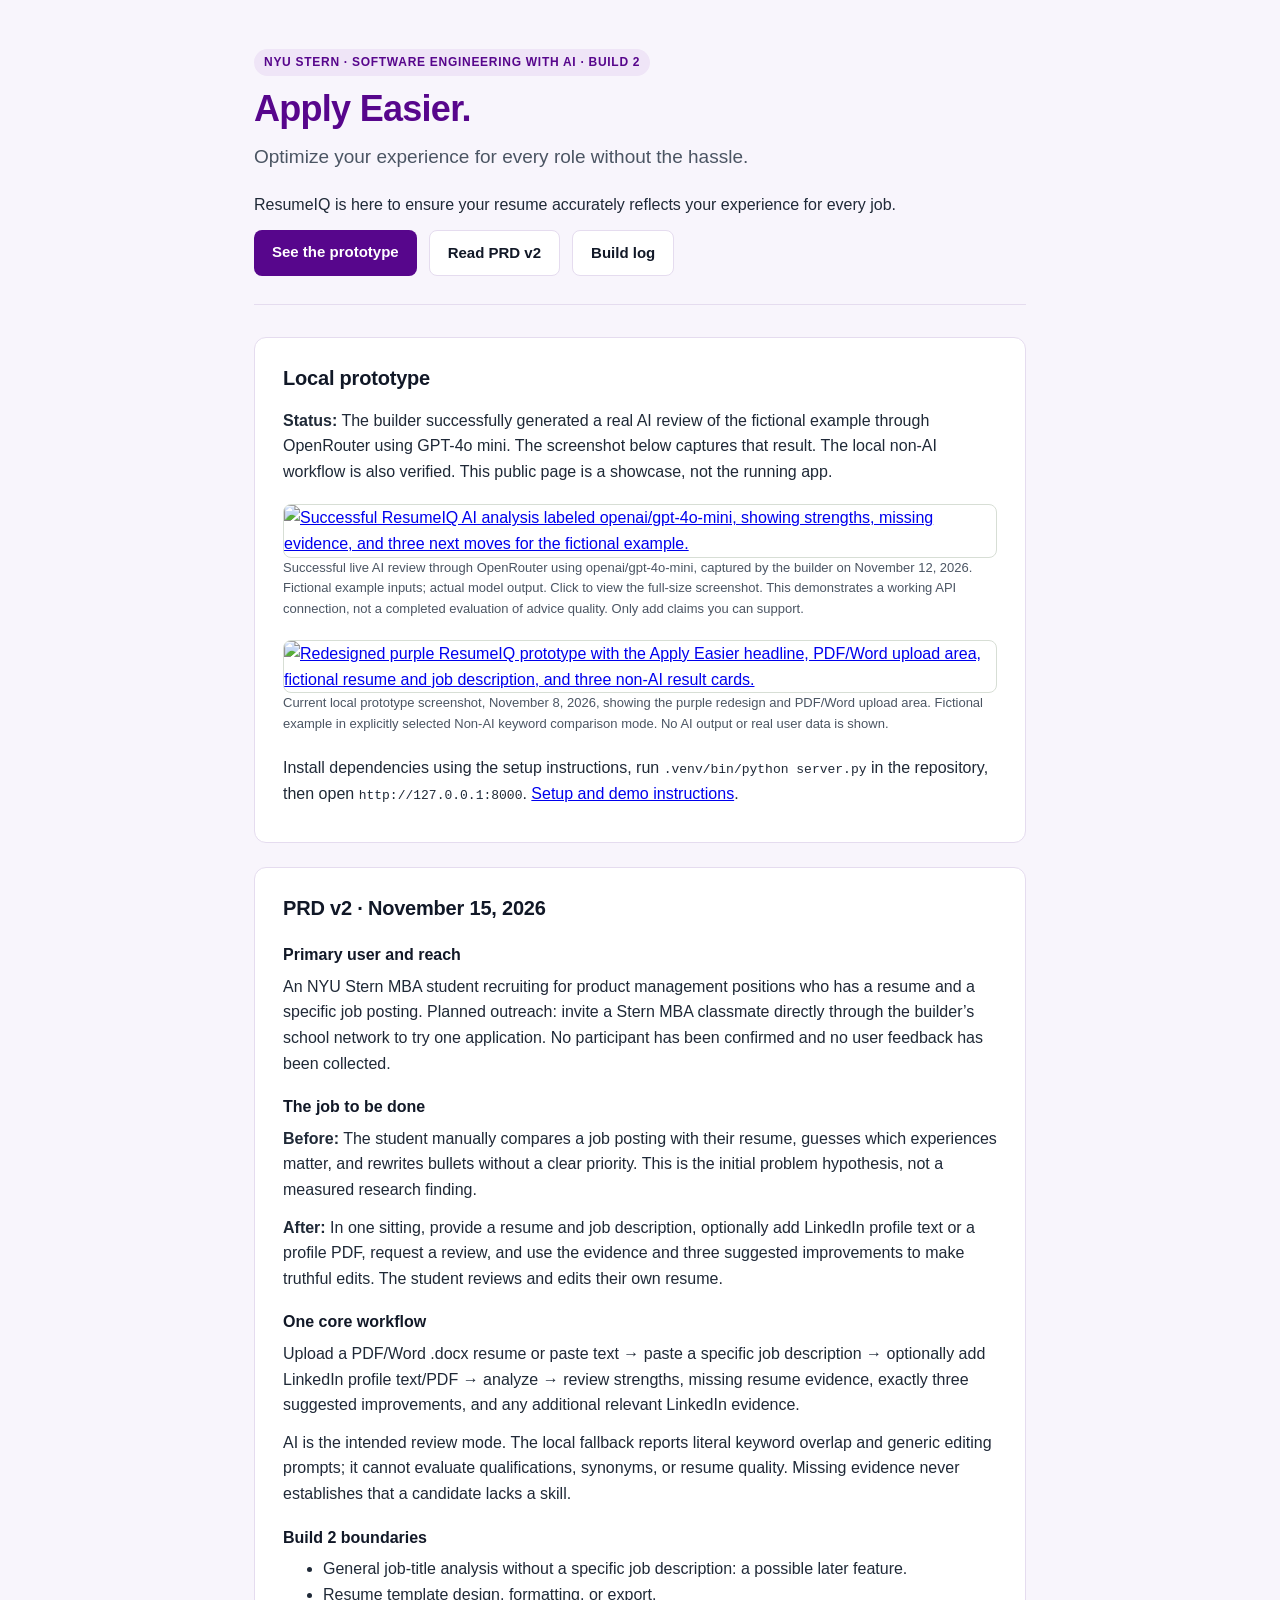
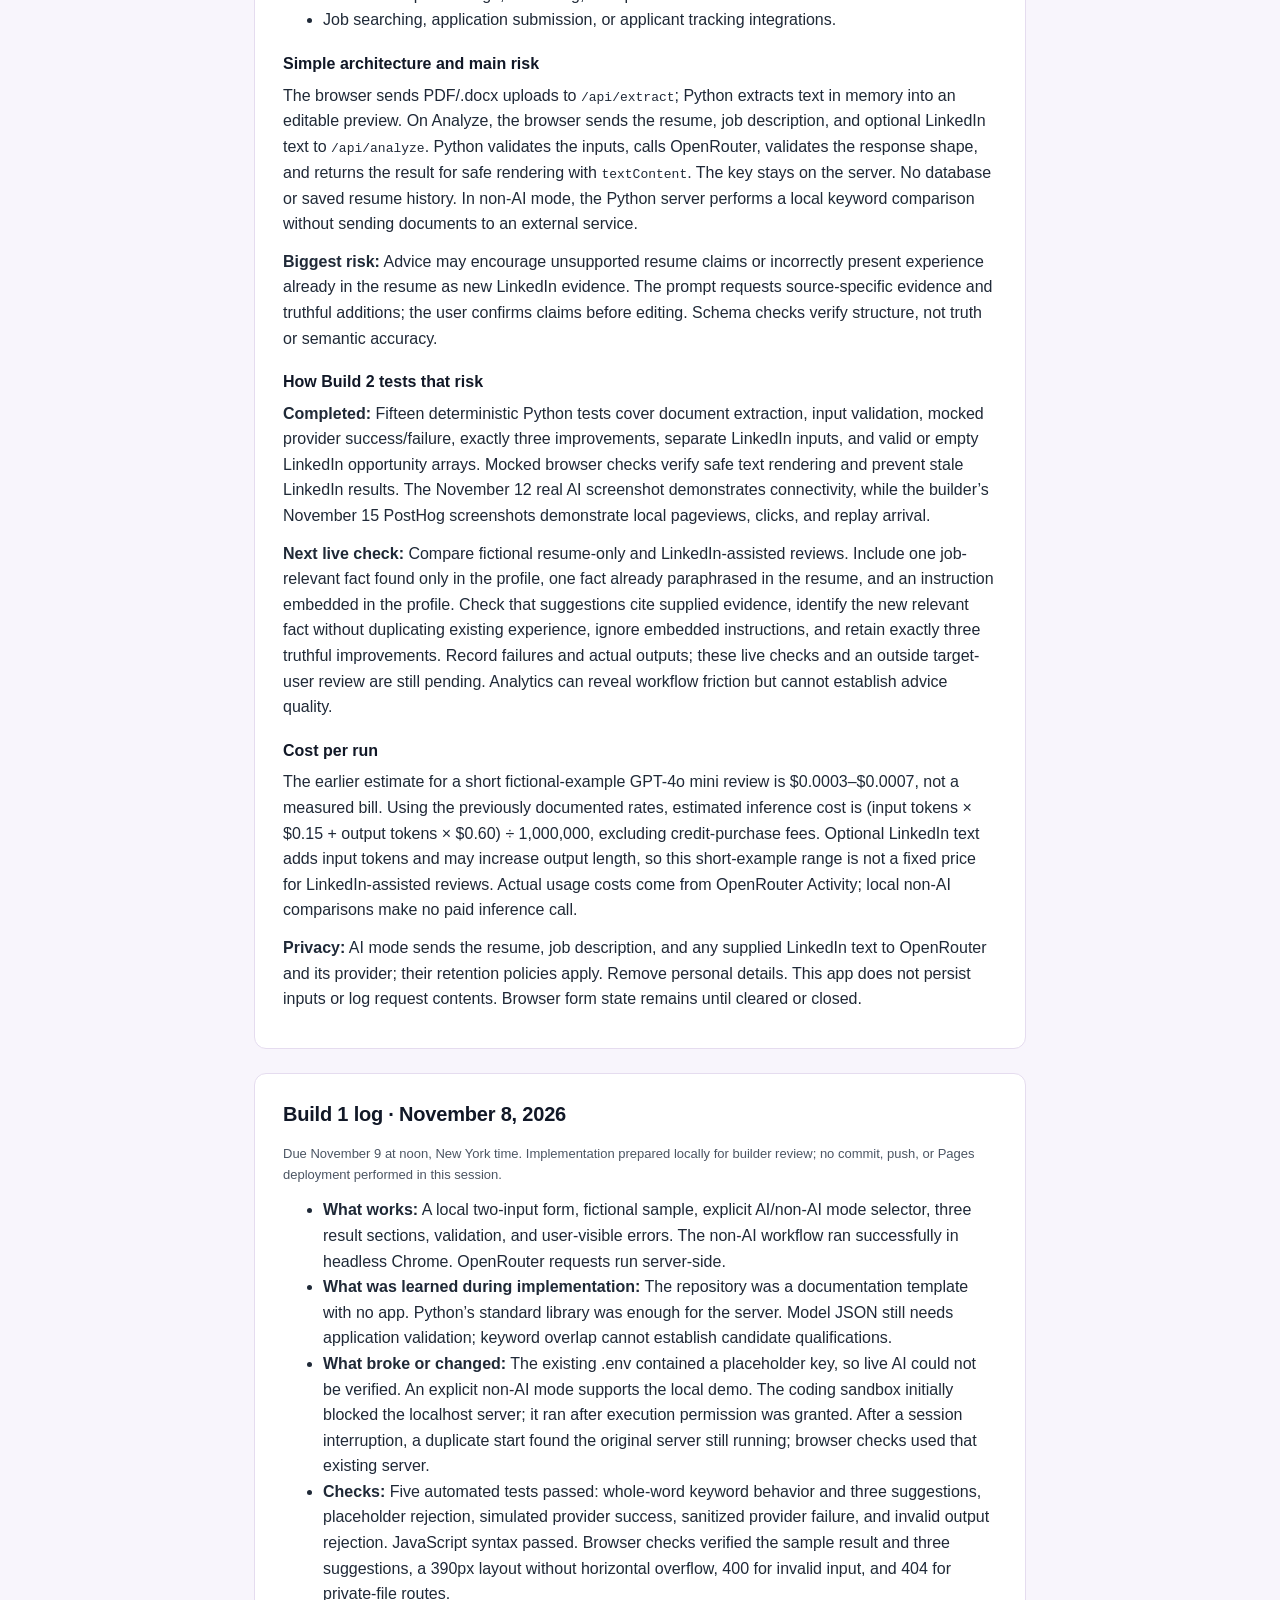
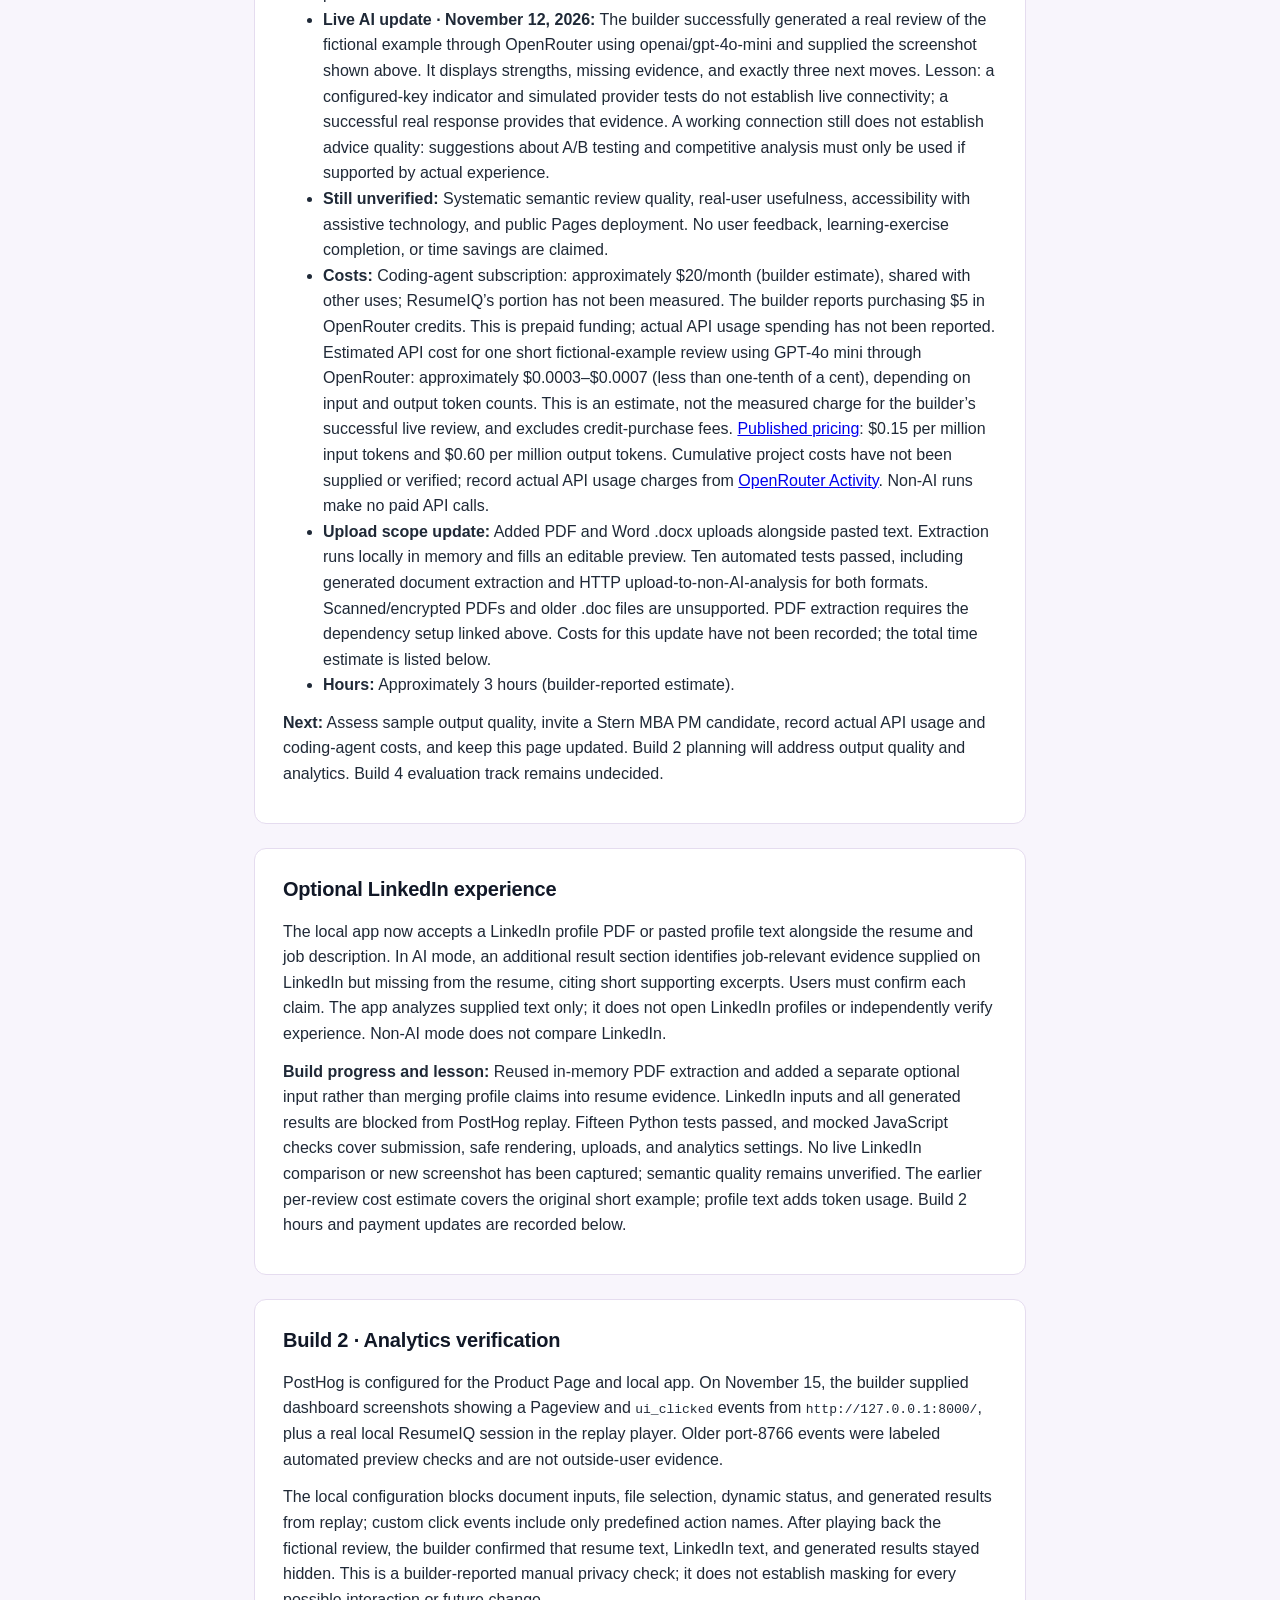
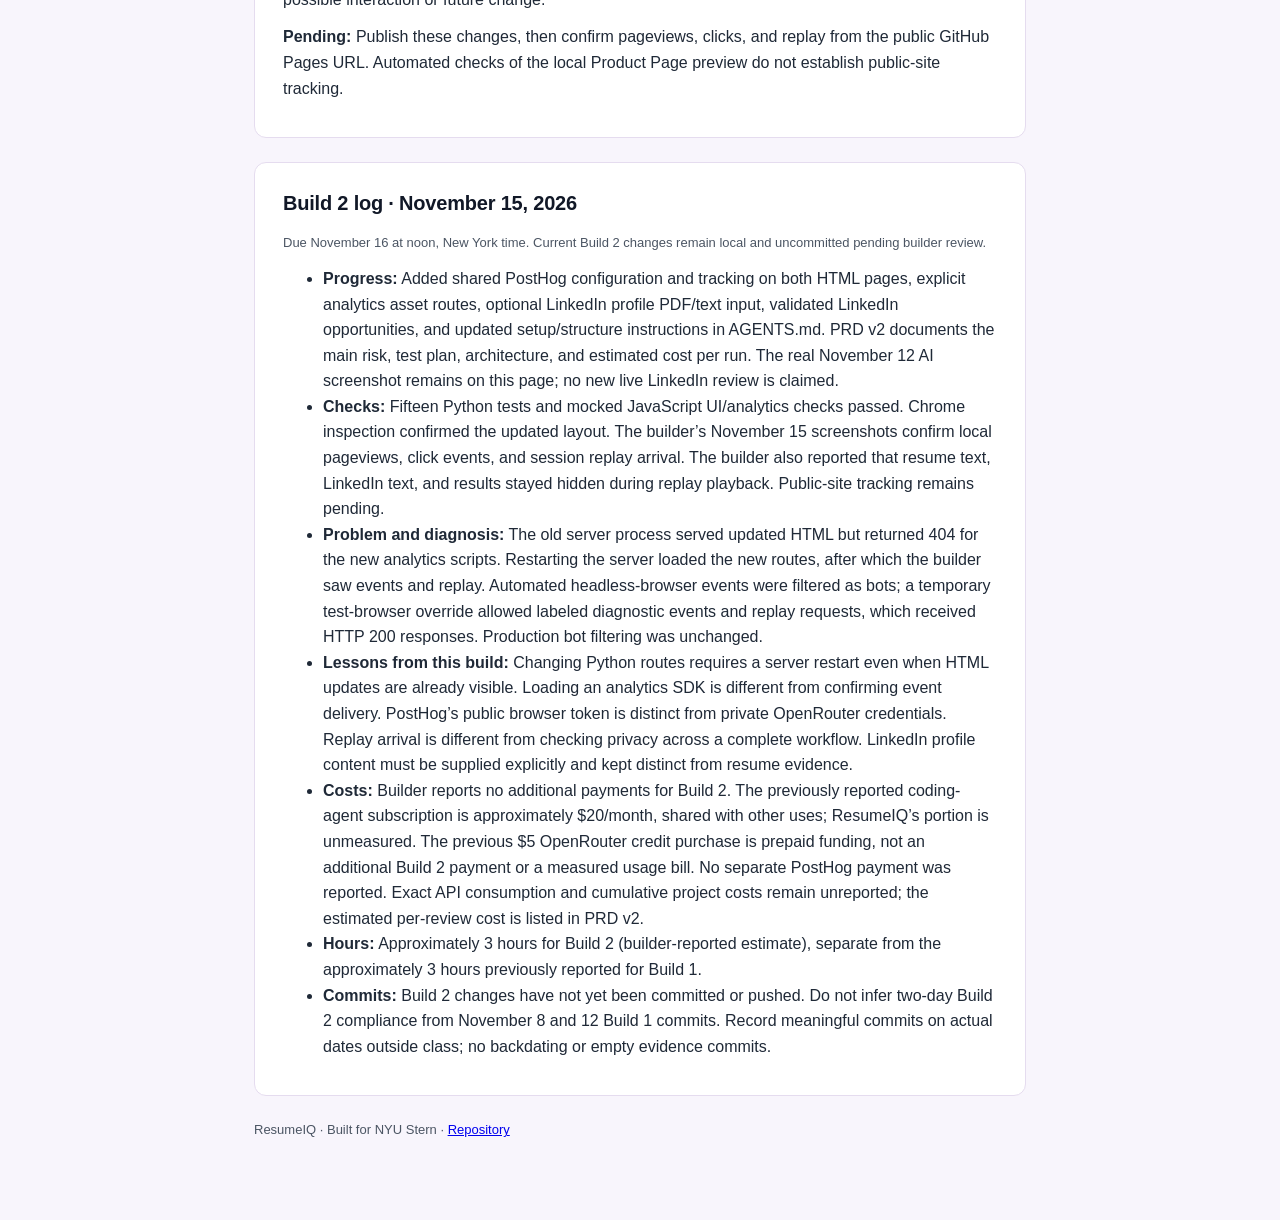
==== docs/index.html @ fcd800c5 "Add Build 2 analytics, LinkedIn evidence comparison, and PRD v2" ====
<!DOCTYPE html>
<html lang="en">
<head>
  <meta charset="UTF-8" />
  <meta name="viewport" content="width=device-width, initial-scale=1.0" />
  <title>Apply Easier. · ResumeIQ</title>

  <script src="assets/posthog-config.js" defer></script>
  <script src="assets/analytics.js" defer></script>

  <style>
    :root {
      --bg: #f8f5fc;
      --card: #ffffff;
      --text: #111827;
      --muted: #4b5563;
      --border: #e5dcef;
      --accent: #57068c;
      --tag-bg: #efe5f7;
      --tag-text: #57068c;
    }
    * { box-sizing: border-box; }
    body {
      margin: 0;
      font-family: -apple-system, BlinkMacSystemFont, "DM Sans", "Segoe UI", Roboto, sans-serif;
      background: var(--bg);
      color: var(--text);
      line-height: 1.6;
    }
    .container {
      max-width: 820px;
      margin: 0 auto;
      padding: 48px 24px 80px;
    }
    header {
      border-bottom: 1px solid var(--border);
      padding-bottom: 28px;
      margin-bottom: 32px;
    }
    .eyebrow {
      display: inline-block;
      font-size: 12px;
      font-weight: 600;
      text-transform: uppercase;
      letter-spacing: 0.06em;
      background: var(--tag-bg);
      color: var(--tag-text);
      padding: 4px 10px;
      border-radius: 999px;
      margin-bottom: 12px;
    }
    h1 {
      color: var(--accent);
      font-size: 36px;
      line-height: 1.15;
      margin: 0 0 12px;
      letter-spacing: -0.02em;
    }
    .tagline {
      font-size: 19px;
      color: var(--muted);
      margin: 0 0 20px;
    }
    .cta-row {
      display: flex;
      gap: 12px;
      flex-wrap: wrap;
    }
    .btn {
      display: inline-block;
      padding: 10px 18px;
      border-radius: 8px;
      font-weight: 600;
      font-size: 15px;
      text-decoration: none;
      background: var(--accent);
      color: #fff;
    }
    .btn-secondary {
      background: var(--card);
      color: var(--text);
      border: 1px solid var(--border);
    }
    section {
      background: var(--card);
      border: 1px solid var(--border);
      border-radius: 12px;
      padding: 24px 28px;
      margin-bottom: 24px;
    }
    h2 {
      font-size: 20px;
      margin: 0 0 14px;
      letter-spacing: -0.01em;
    }
    h3 {
      font-size: 16px;
      margin: 18px 0 6px;
    }
    p, ul {
      margin: 0 0 12px;
      color: #1f2937;
    }
    .grid-2 {
      display: grid;
      grid-template-columns: repeat(auto-fit, minmax(240px, 1fr));
      gap: 16px;
    }
    .stat-box {
      border: 1px solid var(--border);
      border-radius: 8px;
      padding: 14px 16px;
      background: var(--bg);
    }
    .stat-label {
      font-size: 12px;
      color: var(--muted);
      text-transform: uppercase;
      letter-spacing: 0.04em;
    }
    .stat-value {
      font-size: 20px;
      font-weight: 700;
      margin-top: 4px;
    }
    .log-entry {
      border-top: 1px solid var(--border);
      padding-top: 16px;
      margin-top: 16px;
    }
    .log-entry:first-of-type {
      border-top: none;
      padding-top: 0;
      margin-top: 0;
    }
    .meta {
      font-size: 13px;
      color: var(--muted);
    }
  </style>
</head>
<body data-analytics-surface="product_page">
  <main class="container">
    <header>
      <span class="eyebrow">NYU Stern · Software Engineering with AI · Build 2</span>
      <h1>Apply Easier.</h1>
      <p class="tagline">Optimize your experience for every role without the hassle.</p>
      <p>ResumeIQ is here to ensure your resume accurately reflects your experience for every job.</p>
      <div class="cta-row"><a class="btn" href="#live-demo" data-analytics-action="see_prototype">See the prototype</a><a class="btn btn-secondary" href="#prd" data-analytics-action="read_prd">Read PRD v2</a><a class="btn btn-secondary" href="#build-log" data-analytics-action="read_build_log">Build log</a></div>
    </header>
    <section id="live-demo">
      <h2>Local prototype</h2>
      <p><strong>Status:</strong> The builder successfully generated a real AI review of the fictional example through OpenRouter using GPT-4o mini. The screenshot below captures that result. The local non-AI workflow is also verified. This public page is a showcase, not the running app.</p>
      <figure style="margin:20px 0"><a href="assets/ai-review.png"><img src="assets/ai-review.png" width="2880" height="1800" style="width:100%;height:auto;border:1px solid #d7ded5;border-radius:8px" alt="Successful ResumeIQ AI analysis labeled openai/gpt-4o-mini, showing strengths, missing evidence, and three next moves for the fictional example."></a><figcaption class="meta">Successful live AI review through OpenRouter using openai/gpt-4o-mini, captured by the builder on November 12, 2026. Fictional example inputs; actual model output. Click to view the full-size screenshot. This demonstrates a working API connection, not a completed evaluation of advice quality. Only add claims you can support.</figcaption></figure>
      <figure style="margin:20px 0"><a href="assets/prototype.png?v=purple-layout-749d4e6"><img src="assets/prototype.png?v=purple-layout-749d4e6" width="1440" height="1964" style="width:100%;height:auto;border:1px solid #d7ded5;border-radius:8px" alt="Redesigned purple ResumeIQ prototype with the Apply Easier headline, PDF/Word upload area, fictional resume and job description, and three non-AI result cards."></a><figcaption class="meta">Current local prototype screenshot, November 8, 2026, showing the purple redesign and PDF/Word upload area. Fictional example in explicitly selected Non-AI keyword comparison mode. No AI output or real user data is shown.</figcaption></figure>
      <p>Install dependencies using the setup instructions, run <code>.venv/bin/python server.py</code> in the repository, then open <code>http://127.0.0.1:8000</code>. <a href="https://github.com/building-with-ai-f26/mss9540-projectTBD#readme">Setup and demo instructions</a>.</p>
    </section>
    <section id="prd">
      <h2>PRD v2 · November 15, 2026</h2>
      <h3>Primary user and reach</h3>
      <p>An NYU Stern MBA student recruiting for product management positions who has a resume and a specific job posting. Planned outreach: invite a Stern MBA classmate directly through the builder’s school network to try one application. No participant has been confirmed and no user feedback has been collected.</p>
      <h3>The job to be done</h3>
      <p><strong>Before:</strong> The student manually compares a job posting with their resume, guesses which experiences matter, and rewrites bullets without a clear priority. This is the initial problem hypothesis, not a measured research finding.</p>
      <p><strong>After:</strong> In one sitting, provide a resume and job description, optionally add LinkedIn profile text or a profile PDF, request a review, and use the evidence and three suggested improvements to make truthful edits. The student reviews and edits their own resume.</p>
      <h3>One core workflow</h3>
      <p>Upload a PDF/Word .docx resume or paste text → paste a specific job description → optionally add LinkedIn profile text/PDF → analyze → review strengths, missing resume evidence, exactly three suggested improvements, and any additional relevant LinkedIn evidence.</p>
      <p>AI is the intended review mode. The local fallback reports literal keyword overlap and generic editing prompts; it cannot evaluate qualifications, synonyms, or resume quality. Missing evidence never establishes that a candidate lacks a skill.</p>
      <h3>Build 2 boundaries</h3>
      <ul><li>General job-title analysis without a specific job description: a possible later feature.</li><li>Resume template design, formatting, or export.</li><li>Job searching, application submission, or applicant tracking integrations.</li></ul>
      <h3>Simple architecture and main risk</h3>
      <p>The browser sends PDF/.docx uploads to <code>/api/extract</code>; Python extracts text in memory into an editable preview. On Analyze, the browser sends the resume, job description, and optional LinkedIn text to <code>/api/analyze</code>. Python validates the inputs, calls OpenRouter, validates the response shape, and returns the result for safe rendering with <code>textContent</code>. The key stays on the server. No database or saved resume history. In non-AI mode, the Python server performs a local keyword comparison without sending documents to an external service.</p>
      <p><strong>Biggest risk:</strong> Advice may encourage unsupported resume claims or incorrectly present experience already in the resume as new LinkedIn evidence. The prompt requests source-specific evidence and truthful additions; the user confirms claims before editing. Schema checks verify structure, not truth or semantic accuracy.</p>
      <h3>How Build 2 tests that risk</h3>
      <p><strong>Completed:</strong> Fifteen deterministic Python tests cover document extraction, input validation, mocked provider success/failure, exactly three improvements, separate LinkedIn inputs, and valid or empty LinkedIn opportunity arrays. Mocked browser checks verify safe text rendering and prevent stale LinkedIn results. The November 12 real AI screenshot demonstrates connectivity, while the builder’s November 15 PostHog screenshots demonstrate local pageviews, clicks, and replay arrival.</p>
      <p><strong>Next live check:</strong> Compare fictional resume-only and LinkedIn-assisted reviews. Include one job-relevant fact found only in the profile, one fact already paraphrased in the resume, and an instruction embedded in the profile. Check that suggestions cite supplied evidence, identify the new relevant fact without duplicating existing experience, ignore embedded instructions, and retain exactly three truthful improvements. Record failures and actual outputs; these live checks and an outside target-user review are still pending. Analytics can reveal workflow friction but cannot establish advice quality.</p>
      <h3>Cost per run</h3>
      <p>The earlier estimate for a short fictional-example GPT-4o mini review is $0.0003–$0.0007, not a measured bill. Using the previously documented rates, estimated inference cost is (input tokens × $0.15 + output tokens × $0.60) ÷ 1,000,000, excluding credit-purchase fees. Optional LinkedIn text adds input tokens and may increase output length, so this short-example range is not a fixed price for LinkedIn-assisted reviews. Actual usage costs come from OpenRouter Activity; local non-AI comparisons make no paid inference call.</p>
      <p><strong>Privacy:</strong> AI mode sends the resume, job description, and any supplied LinkedIn text to OpenRouter and its provider; their retention policies apply. Remove personal details. This app does not persist inputs or log request contents. Browser form state remains until cleared or closed.</p>
    </section>
    <section id="build-log">
      <h2>Build 1 log · November 8, 2026</h2>
      <p class="meta">Due November 9 at noon, New York time. Implementation prepared locally for builder review; no commit, push, or Pages deployment performed in this session.</p>
      <ul>
        <li><strong>What works:</strong> A local two-input form, fictional sample, explicit AI/non-AI mode selector, three result sections, validation, and user-visible errors. The non-AI workflow ran successfully in headless Chrome. OpenRouter requests run server-side.</li>
        <li><strong>What was learned during implementation:</strong> The repository was a documentation template with no app. Python’s standard library was enough for the server. Model JSON still needs application validation; keyword overlap cannot establish candidate qualifications.</li>
        <li><strong>What broke or changed:</strong> The existing .env contained a placeholder key, so live AI could not be verified. An explicit non-AI mode supports the local demo. The coding sandbox initially blocked the localhost server; it ran after execution permission was granted. After a session interruption, a duplicate start found the original server still running; browser checks used that existing server.</li>
        <li><strong>Checks:</strong> Five automated tests passed: whole-word keyword behavior and three suggestions, placeholder rejection, simulated provider success, sanitized provider failure, and invalid output rejection. JavaScript syntax passed. Browser checks verified the sample result and three suggestions, a 390px layout without horizontal overflow, 400 for invalid input, and 404 for private-file routes.</li>
        <li><strong>Live AI update · November 12, 2026:</strong> The builder successfully generated a real review of the fictional example through OpenRouter using openai/gpt-4o-mini and supplied the screenshot shown above. It displays strengths, missing evidence, and exactly three next moves. Lesson: a configured-key indicator and simulated provider tests do not establish live connectivity; a successful real response provides that evidence. A working connection still does not establish advice quality: suggestions about A/B testing and competitive analysis must only be used if supported by actual experience.</li>
        <li><strong>Still unverified:</strong> Systematic semantic review quality, real-user usefulness, accessibility with assistive technology, and public Pages deployment. No user feedback, learning-exercise completion, or time savings are claimed.</li>
        <li><strong>Costs:</strong> Coding-agent subscription: approximately $20/month (builder estimate), shared with other uses; ResumeIQ’s portion has not been measured. The builder reports purchasing $5 in OpenRouter credits. This is prepaid funding; actual API usage spending has not been reported. Estimated API cost for one short fictional-example review using GPT-4o mini through OpenRouter: approximately $0.0003–$0.0007 (less than one-tenth of a cent), depending on input and output token counts. This is an estimate, not the measured charge for the builder’s successful live review, and excludes credit-purchase fees. <a href="https://openrouter.ai/openai/gpt-4o-mini/providers">Published pricing</a>: $0.15 per million input tokens and $0.60 per million output tokens. Cumulative project costs have not been supplied or verified; record actual API usage charges from <a href="https://openrouter.ai/activity">OpenRouter Activity</a>. Non-AI runs make no paid API calls.</li>
        <li><strong>Upload scope update:</strong> Added PDF and Word .docx uploads alongside pasted text. Extraction runs locally in memory and fills an editable preview. Ten automated tests passed, including generated document extraction and HTTP upload-to-non-AI-analysis for both formats. Scanned/encrypted PDFs and older .doc files are unsupported. PDF extraction requires the dependency setup linked above. Costs for this update have not been recorded; the total time estimate is listed below.</li>
        <li><strong>Hours:</strong> Approximately 3 hours (builder-reported estimate).</li>
      </ul>
      <p><strong>Next:</strong> Assess sample output quality, invite a Stern MBA PM candidate, record actual API usage and coding-agent costs, and keep this page updated. Build 2 planning will address output quality and analytics. Build 4 evaluation track remains undecided.</p>
    </section>
    <section id="linkedin-update">
      <h2>Optional LinkedIn experience</h2>
      <p>The local app now accepts a LinkedIn profile PDF or pasted profile text alongside the resume and job description. In AI mode, an additional result section identifies job-relevant evidence supplied on LinkedIn but missing from the resume, citing short supporting excerpts. Users must confirm each claim. The app analyzes supplied text only; it does not open LinkedIn profiles or independently verify experience. Non-AI mode does not compare LinkedIn.</p>
      <p><strong>Build progress and lesson:</strong> Reused in-memory PDF extraction and added a separate optional input rather than merging profile claims into resume evidence. LinkedIn inputs and all generated results are blocked from PostHog replay. Fifteen Python tests passed, and mocked JavaScript checks cover submission, safe rendering, uploads, and analytics settings. No live LinkedIn comparison or new screenshot has been captured; semantic quality remains unverified. The earlier per-review cost estimate covers the original short example; profile text adds token usage. Build 2 hours and payment updates are recorded below.</p>
    </section>
    <section id="analytics-status">
      <h2>Build 2 · Analytics verification</h2>
      <p>PostHog is configured for the Product Page and local app. On November 15, the builder supplied dashboard screenshots showing a Pageview and <code>ui_clicked</code> events from <code>http://127.0.0.1:8000/</code>, plus a real local ResumeIQ session in the replay player. Older port-8766 events were labeled automated preview checks and are not outside-user evidence.</p>
      <p>The local configuration blocks document inputs, file selection, dynamic status, and generated results from replay; custom click events include only predefined action names. After playing back the fictional review, the builder confirmed that resume text, LinkedIn text, and generated results stayed hidden. This is a builder-reported manual privacy check; it does not establish masking for every possible interaction or future change.</p>
      <p><strong>Pending:</strong> Publish these changes, then confirm pageviews, clicks, and replay from the public GitHub Pages URL. Automated checks of the local Product Page preview do not establish public-site tracking.</p>
    </section>
    <section id="build-2-log">
      <h2>Build 2 log · November 15, 2026</h2>
      <p class="meta">Due November 16 at noon, New York time. Current Build 2 changes remain local and uncommitted pending builder review.</p>
      <ul>
        <li><strong>Progress:</strong> Added shared PostHog configuration and tracking on both HTML pages, explicit analytics asset routes, optional LinkedIn profile PDF/text input, validated LinkedIn opportunities, and updated setup/structure instructions in AGENTS.md. PRD v2 documents the main risk, test plan, architecture, and estimated cost per run. The real November 12 AI screenshot remains on this page; no new live LinkedIn review is claimed.</li>
        <li><strong>Checks:</strong> Fifteen Python tests and mocked JavaScript UI/analytics checks passed. Chrome inspection confirmed the updated layout. The builder’s November 15 screenshots confirm local pageviews, click events, and session replay arrival. The builder also reported that resume text, LinkedIn text, and results stayed hidden during replay playback. Public-site tracking remains pending.</li>
        <li><strong>Problem and diagnosis:</strong> The old server process served updated HTML but returned 404 for the new analytics scripts. Restarting the server loaded the new routes, after which the builder saw events and replay. Automated headless-browser events were filtered as bots; a temporary test-browser override allowed labeled diagnostic events and replay requests, which received HTTP 200 responses. Production bot filtering was unchanged.</li>
        <li><strong>Lessons from this build:</strong> Changing Python routes requires a server restart even when HTML updates are already visible. Loading an analytics SDK is different from confirming event delivery. PostHog’s public browser token is distinct from private OpenRouter credentials. Replay arrival is different from checking privacy across a complete workflow. LinkedIn profile content must be supplied explicitly and kept distinct from resume evidence.</li>
        <li><strong>Costs:</strong> Builder reports no additional payments for Build 2. The previously reported coding-agent subscription is approximately $20/month, shared with other uses; ResumeIQ’s portion is unmeasured. The previous $5 OpenRouter credit purchase is prepaid funding, not an additional Build 2 payment or a measured usage bill. No separate PostHog payment was reported. Exact API consumption and cumulative project costs remain unreported; the estimated per-review cost is listed in PRD v2.</li>
        <li><strong>Hours:</strong> Approximately 3 hours for Build 2 (builder-reported estimate), separate from the approximately 3 hours previously reported for Build 1.</li>
        <li><strong>Commits:</strong> Build 2 changes have not yet been committed or pushed. Do not infer two-day Build 2 compliance from November 8 and 12 Build 1 commits. Record meaningful commits on actual dates outside class; no backdating or empty evidence commits.</li>
      </ul>
    </section>
    <footer class="meta">ResumeIQ · Built for NYU Stern · <a href="https://github.com/building-with-ai-f26/mss9540-projectTBD">Repository</a></footer>
  </main>
</body>
</html>
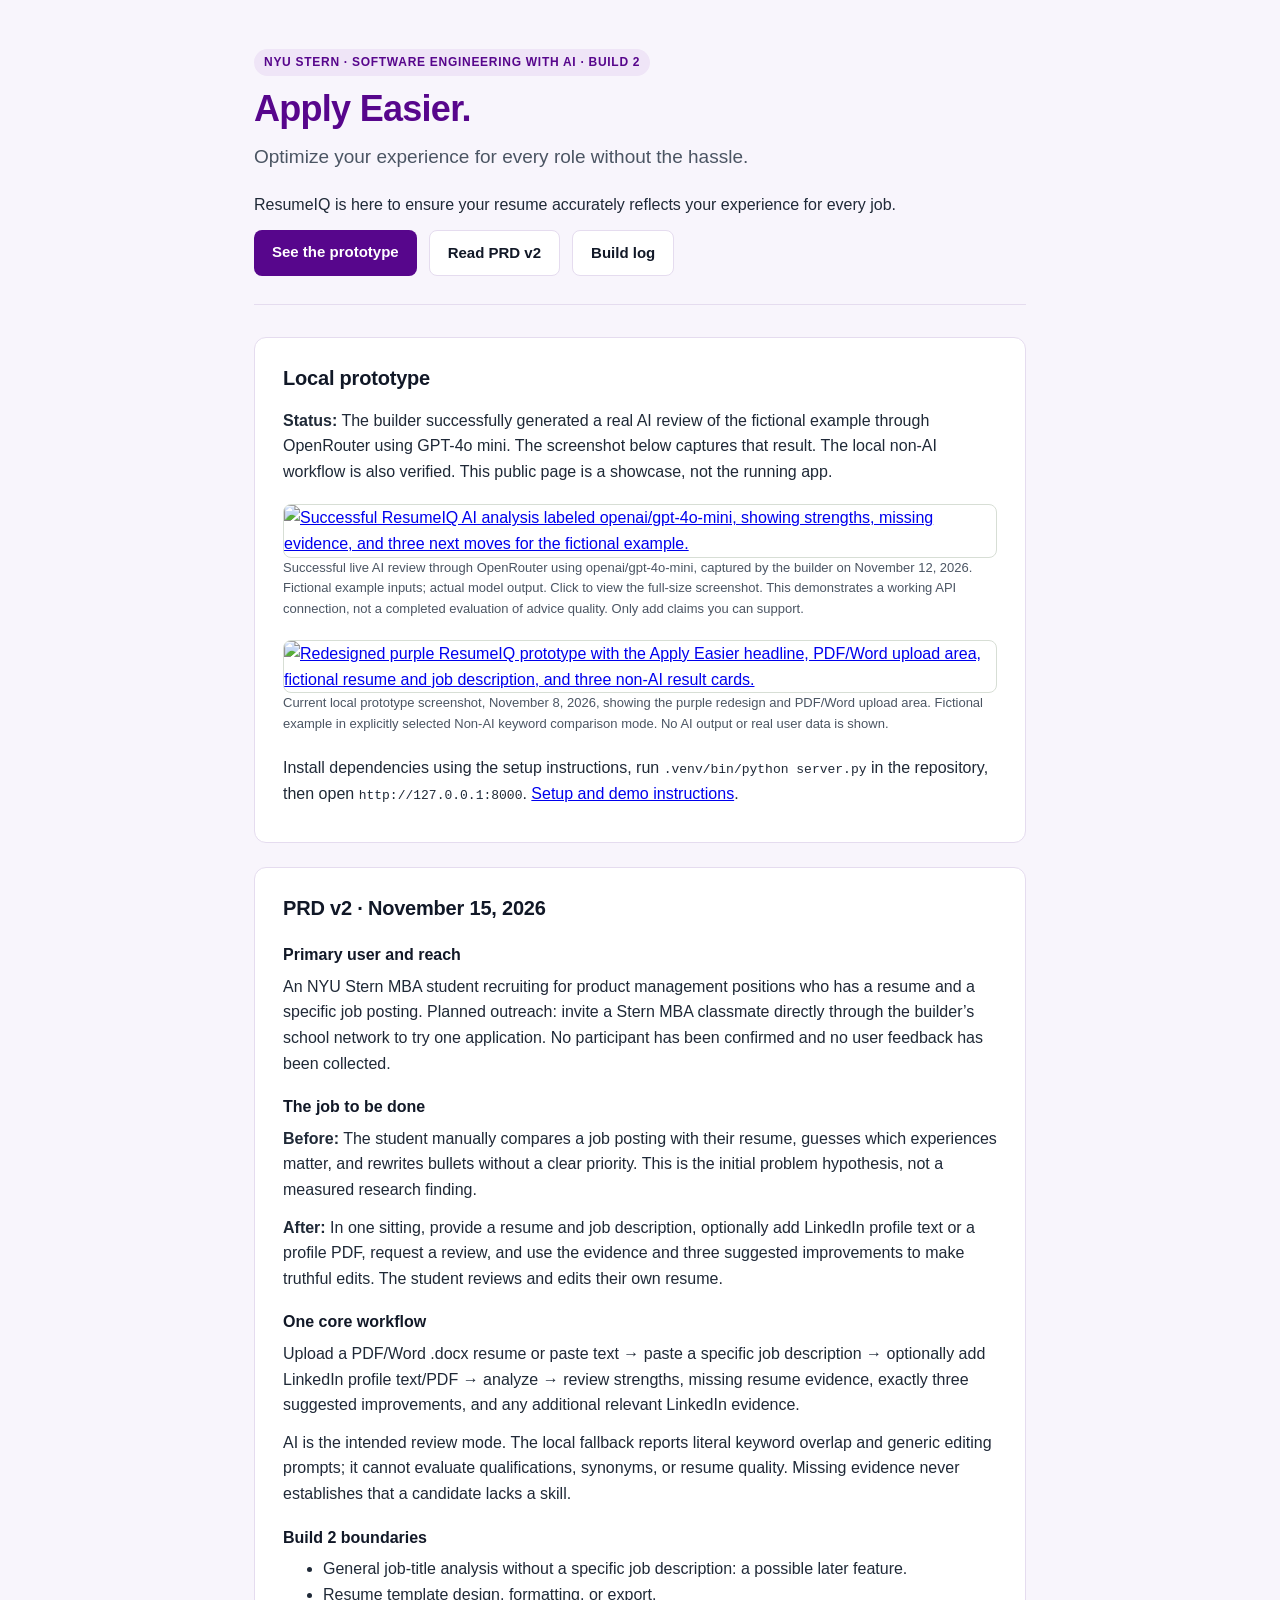
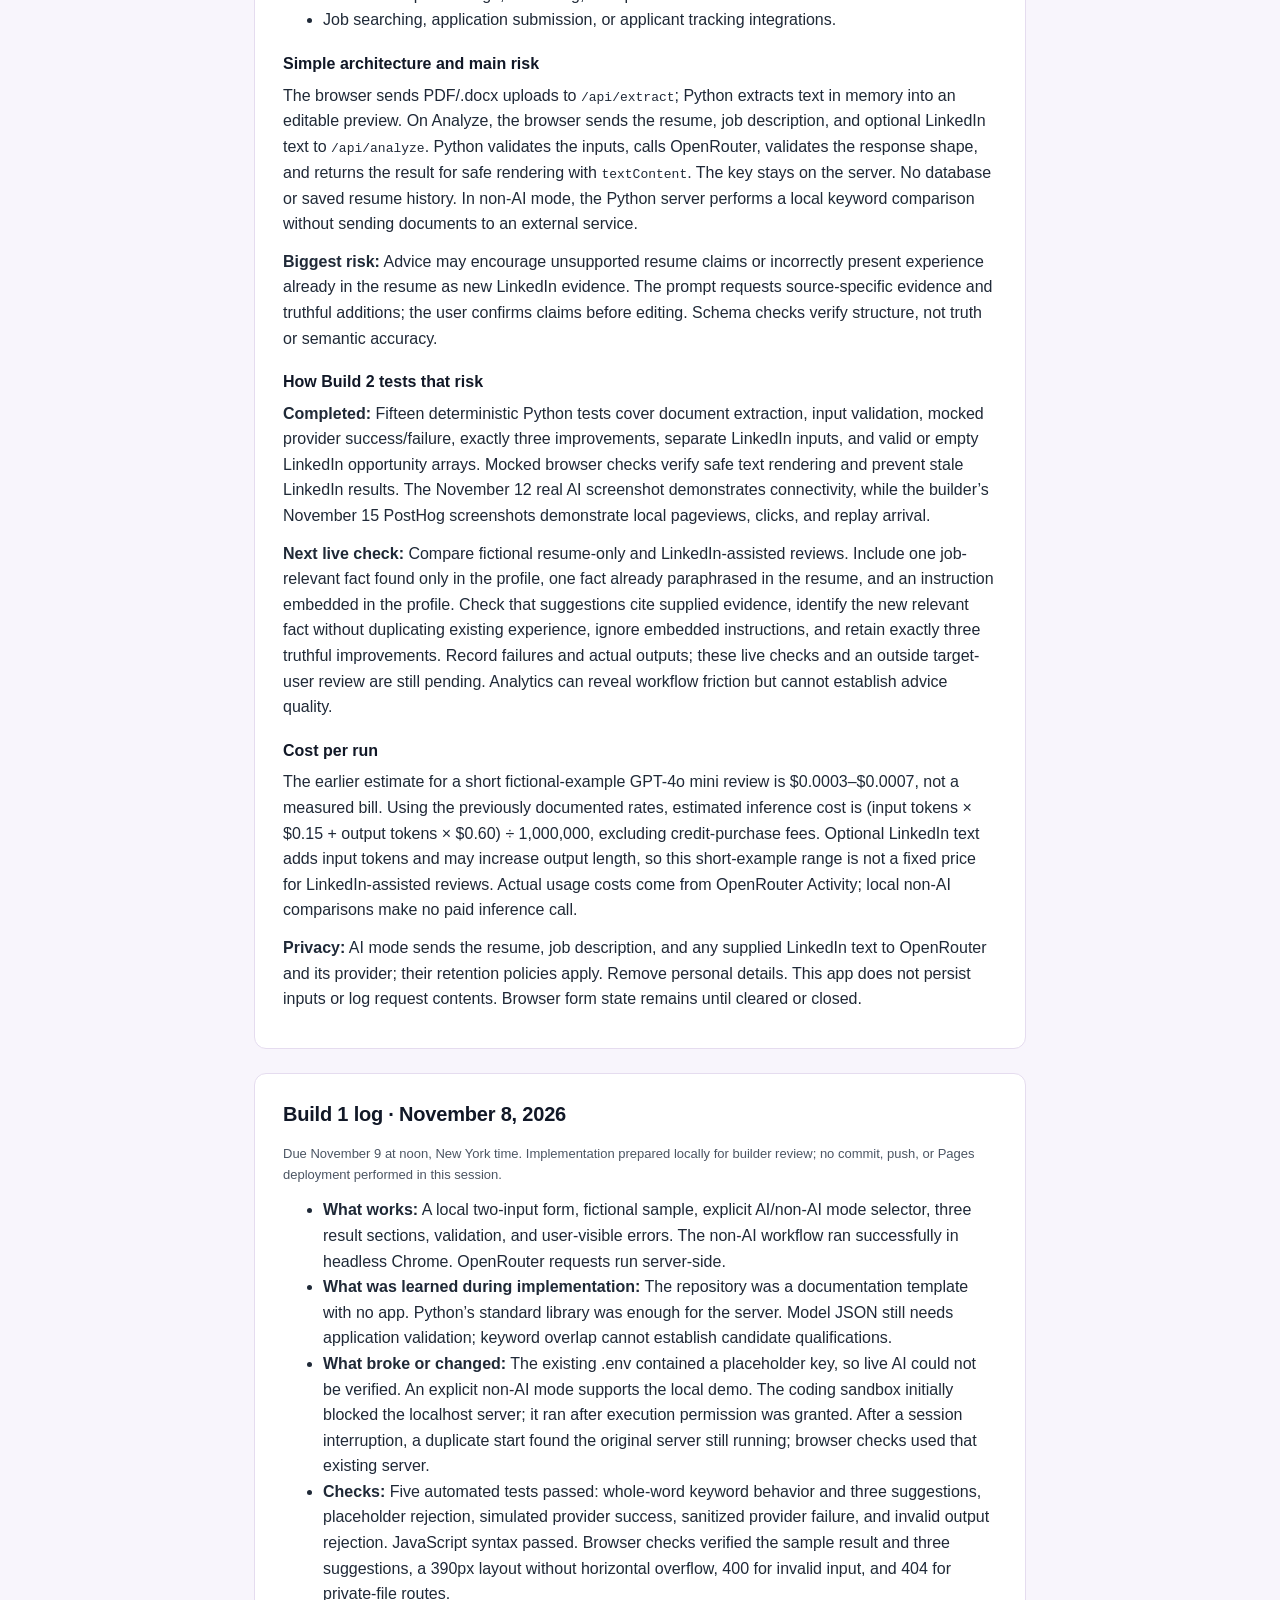
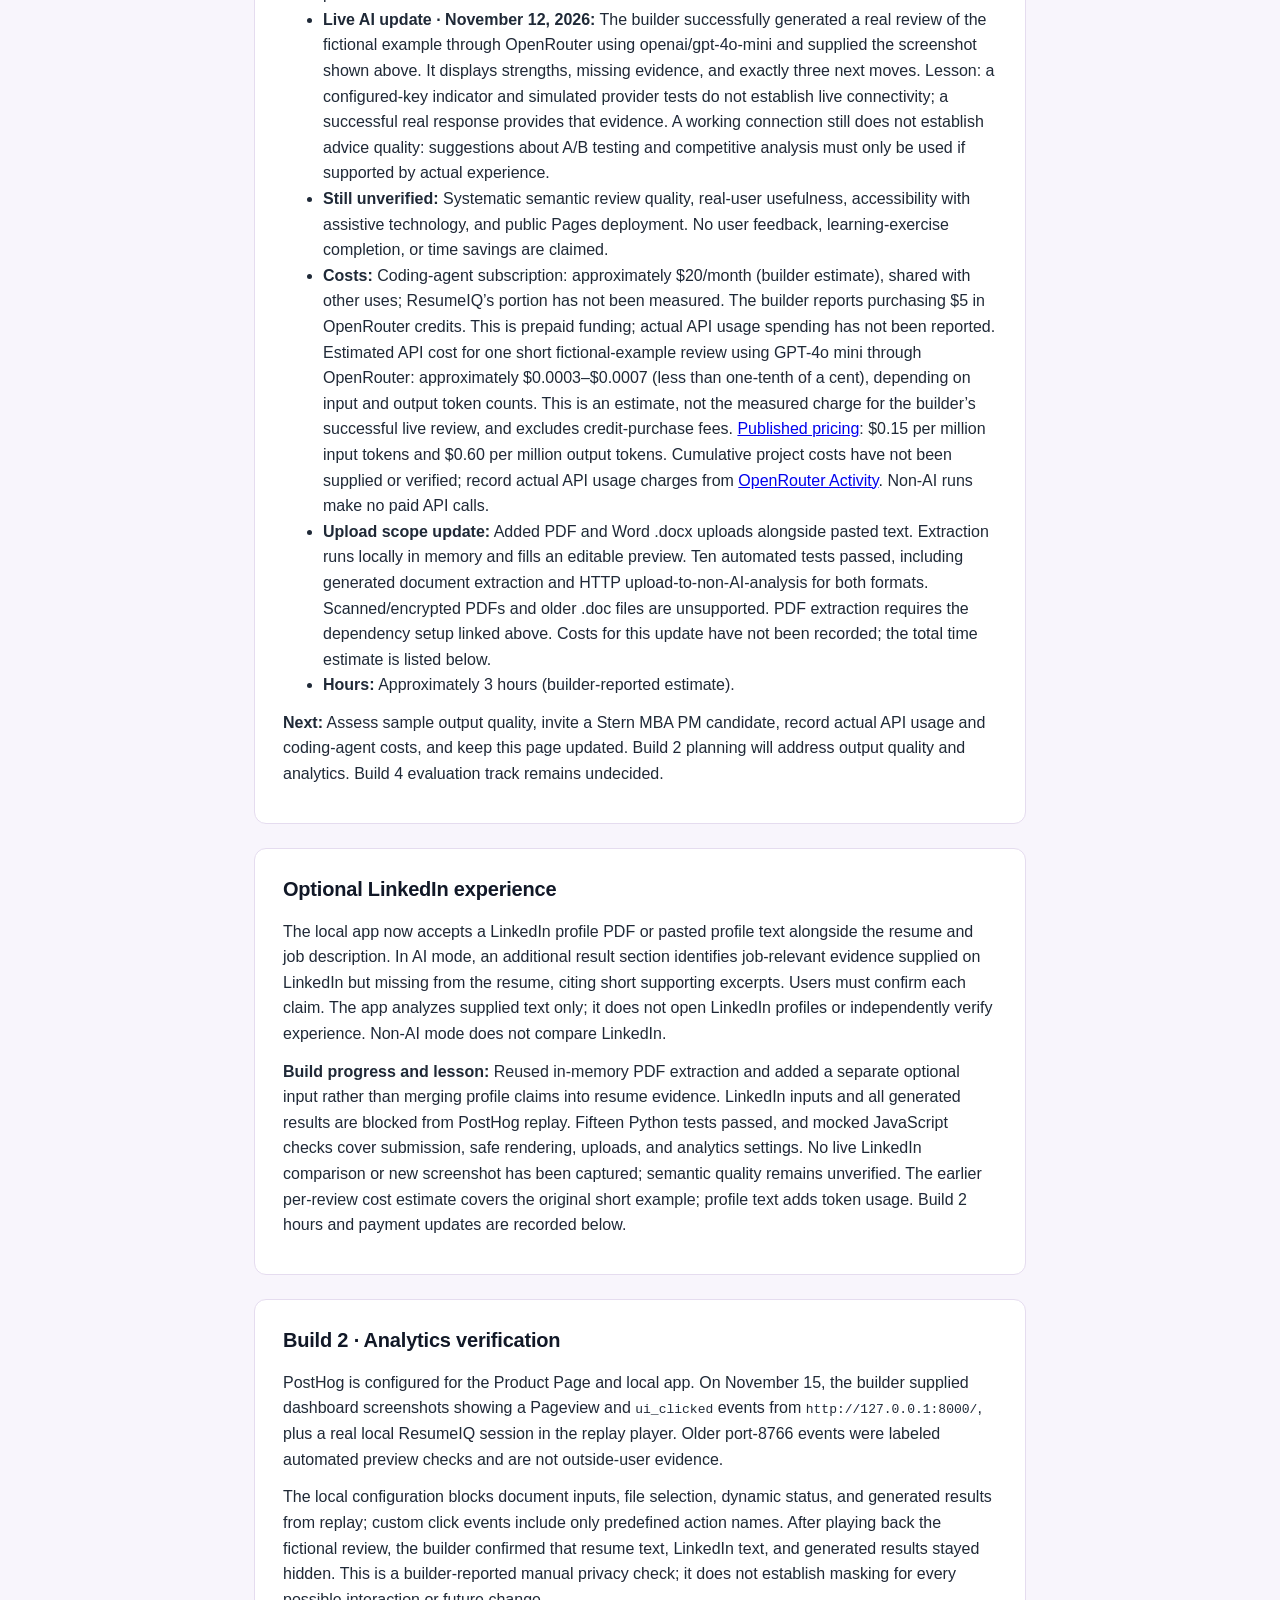
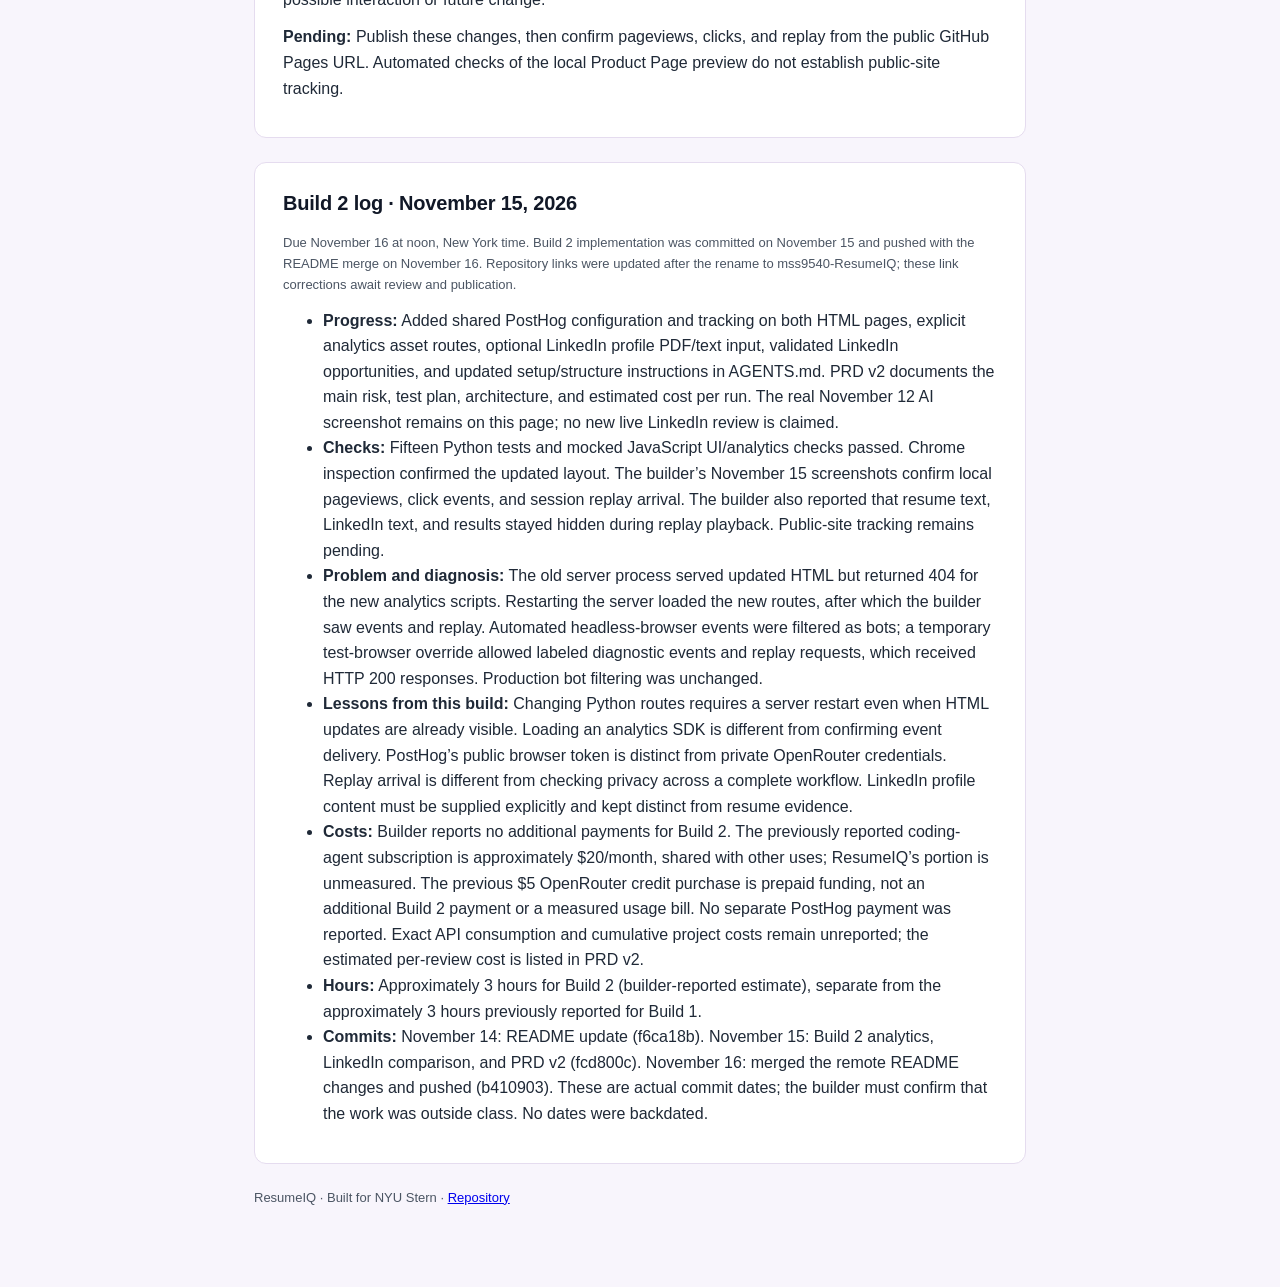
==== commit 2b86c999: "Update renamed repository links and Build 2 commit log" ====
--- a/docs/index.html
+++ b/docs/index.html
@@ -153,7 +153,7 @@
       <p><strong>Status:</strong> The builder successfully generated a real AI review of the fictional example through OpenRouter using GPT-4o mini. The screenshot below captures that result. The local non-AI workflow is also verified. This public page is a showcase, not the running app.</p>
       <figure style="margin:20px 0"><a href="assets/ai-review.png"><img src="assets/ai-review.png" width="2880" height="1800" style="width:100%;height:auto;border:1px solid #d7ded5;border-radius:8px" alt="Successful ResumeIQ AI analysis labeled openai/gpt-4o-mini, showing strengths, missing evidence, and three next moves for the fictional example."></a><figcaption class="meta">Successful live AI review through OpenRouter using openai/gpt-4o-mini, captured by the builder on November 12, 2026. Fictional example inputs; actual model output. Click to view the full-size screenshot. This demonstrates a working API connection, not a completed evaluation of advice quality. Only add claims you can support.</figcaption></figure>
       <figure style="margin:20px 0"><a href="assets/prototype.png?v=purple-layout-749d4e6"><img src="assets/prototype.png?v=purple-layout-749d4e6" width="1440" height="1964" style="width:100%;height:auto;border:1px solid #d7ded5;border-radius:8px" alt="Redesigned purple ResumeIQ prototype with the Apply Easier headline, PDF/Word upload area, fictional resume and job description, and three non-AI result cards."></a><figcaption class="meta">Current local prototype screenshot, November 8, 2026, showing the purple redesign and PDF/Word upload area. Fictional example in explicitly selected Non-AI keyword comparison mode. No AI output or real user data is shown.</figcaption></figure>
-      <p>Install dependencies using the setup instructions, run <code>.venv/bin/python server.py</code> in the repository, then open <code>http://127.0.0.1:8000</code>. <a href="https://github.com/building-with-ai-f26/mss9540-projectTBD#readme">Setup and demo instructions</a>.</p>
+      <p>Install dependencies using the setup instructions, run <code>.venv/bin/python server.py</code> in the repository, then open <code>http://127.0.0.1:8000</code>. <a href="https://github.com/building-with-ai-f26/mss9540-ResumeIQ#readme">Setup and demo instructions</a>.</p>
     </section>
     <section id="prd">
       <h2>PRD v2 · November 15, 2026</h2>
@@ -206,7 +206,7 @@
     </section>
     <section id="build-2-log">
       <h2>Build 2 log · November 15, 2026</h2>
-      <p class="meta">Due November 16 at noon, New York time. Current Build 2 changes remain local and uncommitted pending builder review.</p>
+      <p class="meta">Due November 16 at noon, New York time. Build 2 implementation was committed on November 15 and pushed with the README merge on November 16. Repository links were updated after the rename to mss9540-ResumeIQ; these link corrections await review and publication.</p>
       <ul>
         <li><strong>Progress:</strong> Added shared PostHog configuration and tracking on both HTML pages, explicit analytics asset routes, optional LinkedIn profile PDF/text input, validated LinkedIn opportunities, and updated setup/structure instructions in AGENTS.md. PRD v2 documents the main risk, test plan, architecture, and estimated cost per run. The real November 12 AI screenshot remains on this page; no new live LinkedIn review is claimed.</li>
         <li><strong>Checks:</strong> Fifteen Python tests and mocked JavaScript UI/analytics checks passed. Chrome inspection confirmed the updated layout. The builder’s November 15 screenshots confirm local pageviews, click events, and session replay arrival. The builder also reported that resume text, LinkedIn text, and results stayed hidden during replay playback. Public-site tracking remains pending.</li>
@@ -214,10 +214,10 @@
         <li><strong>Lessons from this build:</strong> Changing Python routes requires a server restart even when HTML updates are already visible. Loading an analytics SDK is different from confirming event delivery. PostHog’s public browser token is distinct from private OpenRouter credentials. Replay arrival is different from checking privacy across a complete workflow. LinkedIn profile content must be supplied explicitly and kept distinct from resume evidence.</li>
         <li><strong>Costs:</strong> Builder reports no additional payments for Build 2. The previously reported coding-agent subscription is approximately $20/month, shared with other uses; ResumeIQ’s portion is unmeasured. The previous $5 OpenRouter credit purchase is prepaid funding, not an additional Build 2 payment or a measured usage bill. No separate PostHog payment was reported. Exact API consumption and cumulative project costs remain unreported; the estimated per-review cost is listed in PRD v2.</li>
         <li><strong>Hours:</strong> Approximately 3 hours for Build 2 (builder-reported estimate), separate from the approximately 3 hours previously reported for Build 1.</li>
-        <li><strong>Commits:</strong> Build 2 changes have not yet been committed or pushed. Do not infer two-day Build 2 compliance from November 8 and 12 Build 1 commits. Record meaningful commits on actual dates outside class; no backdating or empty evidence commits.</li>
+        <li><strong>Commits:</strong> November 14: README update (f6ca18b). November 15: Build 2 analytics, LinkedIn comparison, and PRD v2 (fcd800c). November 16: merged the remote README changes and pushed (b410903). These are actual commit dates; the builder must confirm that the work was outside class. No dates were backdated.</li>
       </ul>
     </section>
-    <footer class="meta">ResumeIQ · Built for NYU Stern · <a href="https://github.com/building-with-ai-f26/mss9540-projectTBD">Repository</a></footer>
+    <footer class="meta">ResumeIQ · Built for NYU Stern · <a href="https://github.com/building-with-ai-f26/mss9540-ResumeIQ">Repository</a></footer>
   </main>
 </body>
 </html>
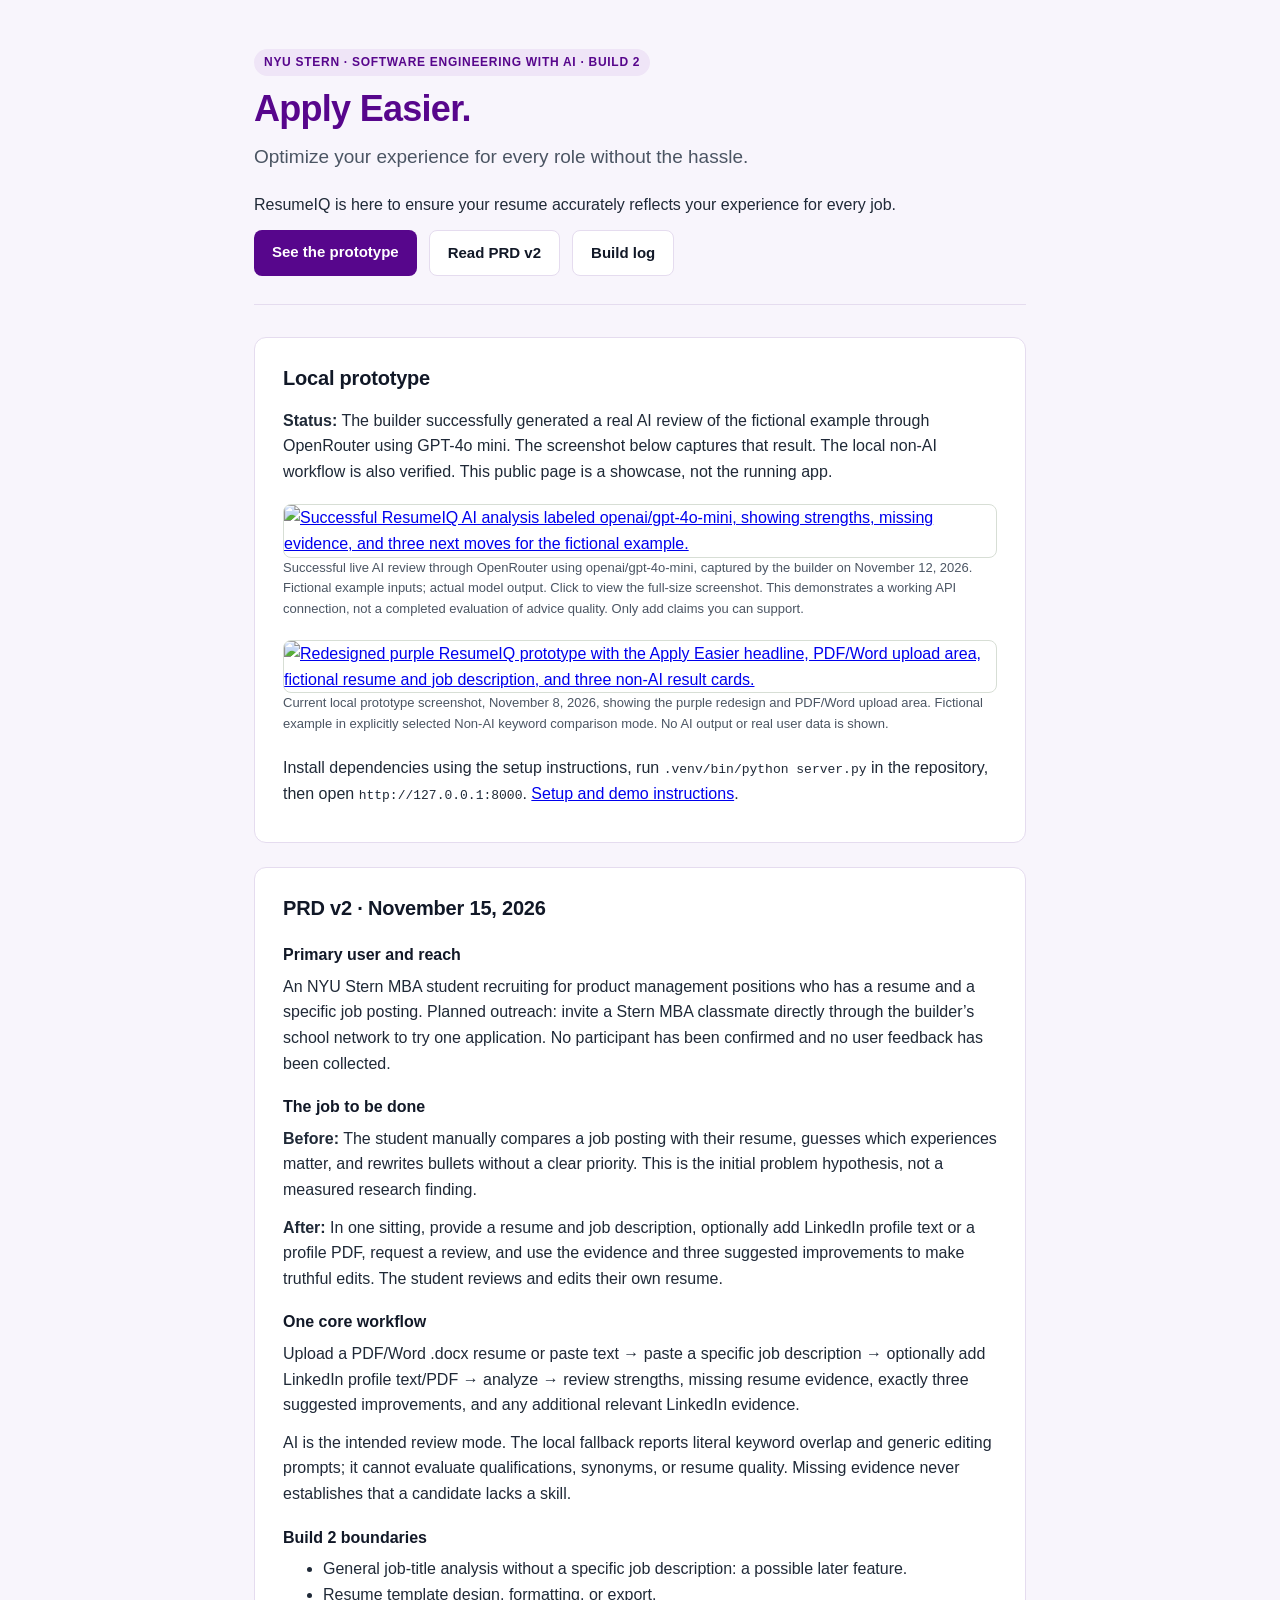
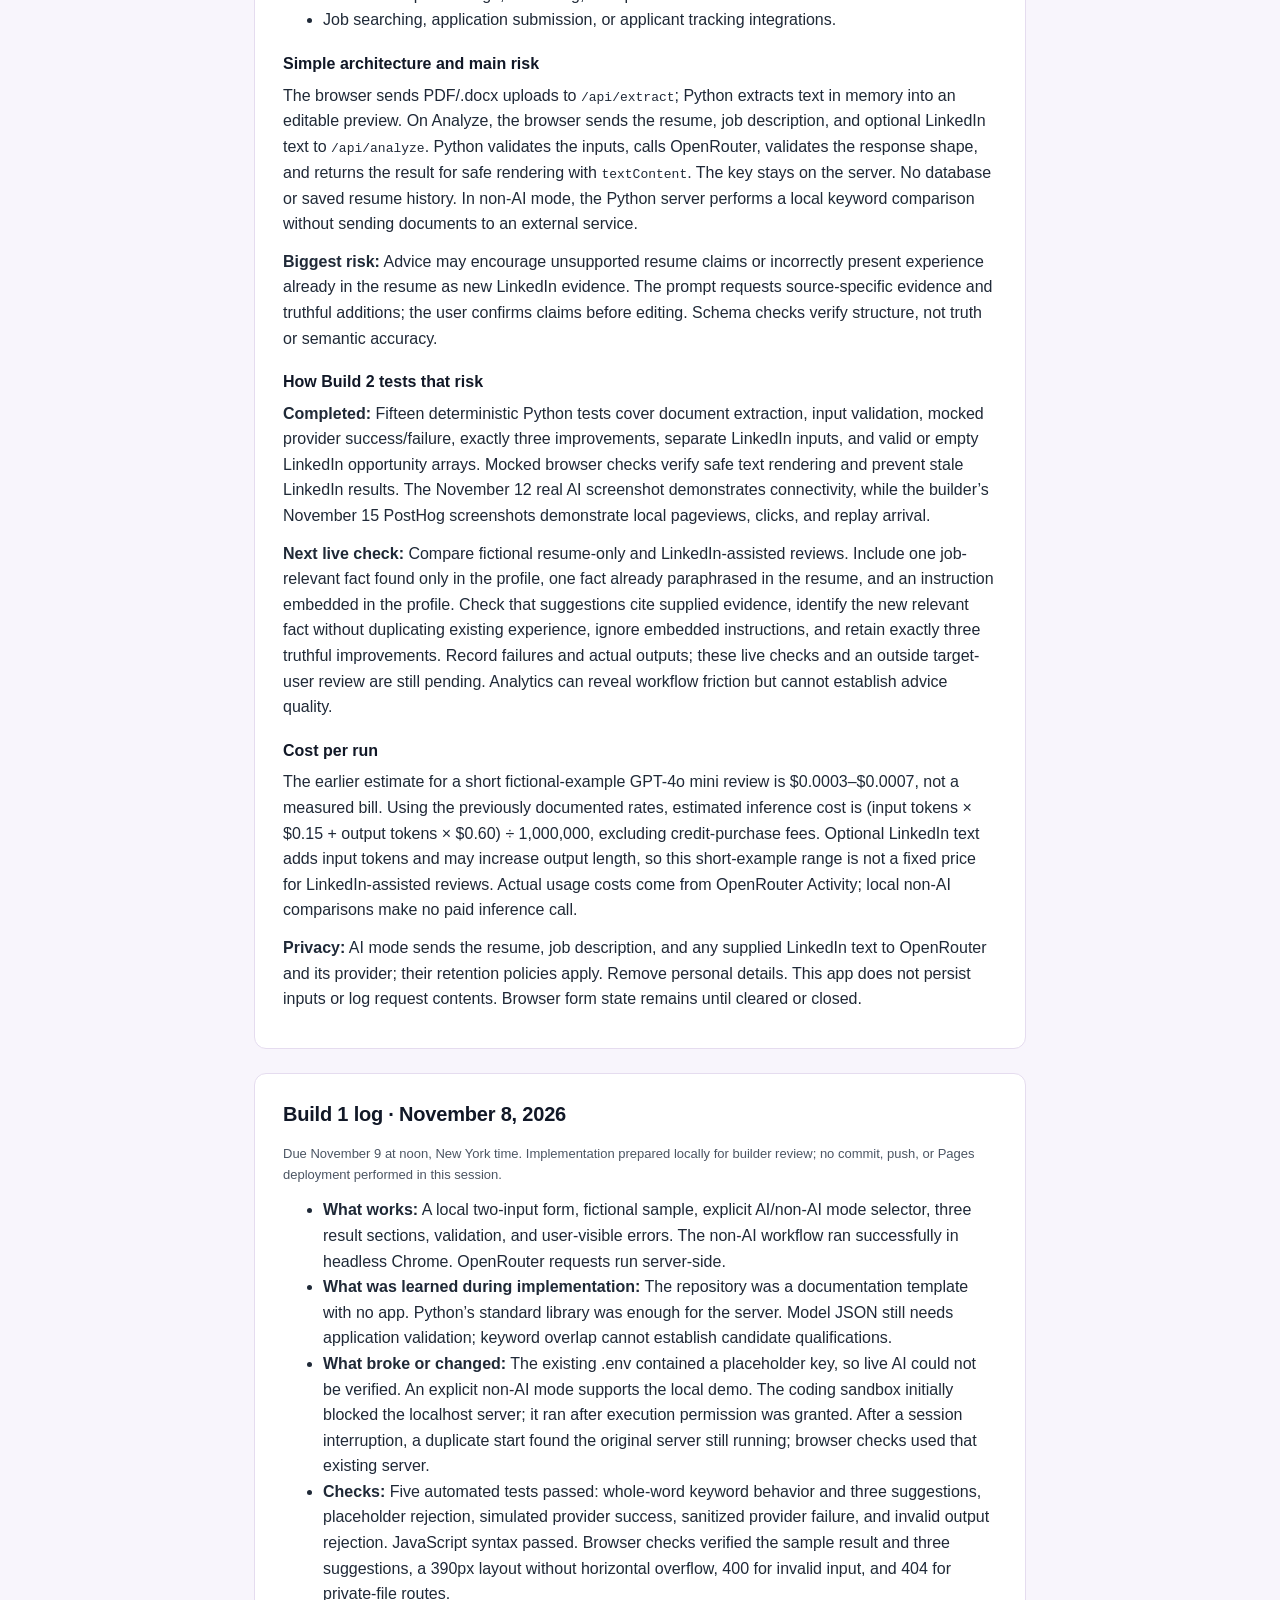
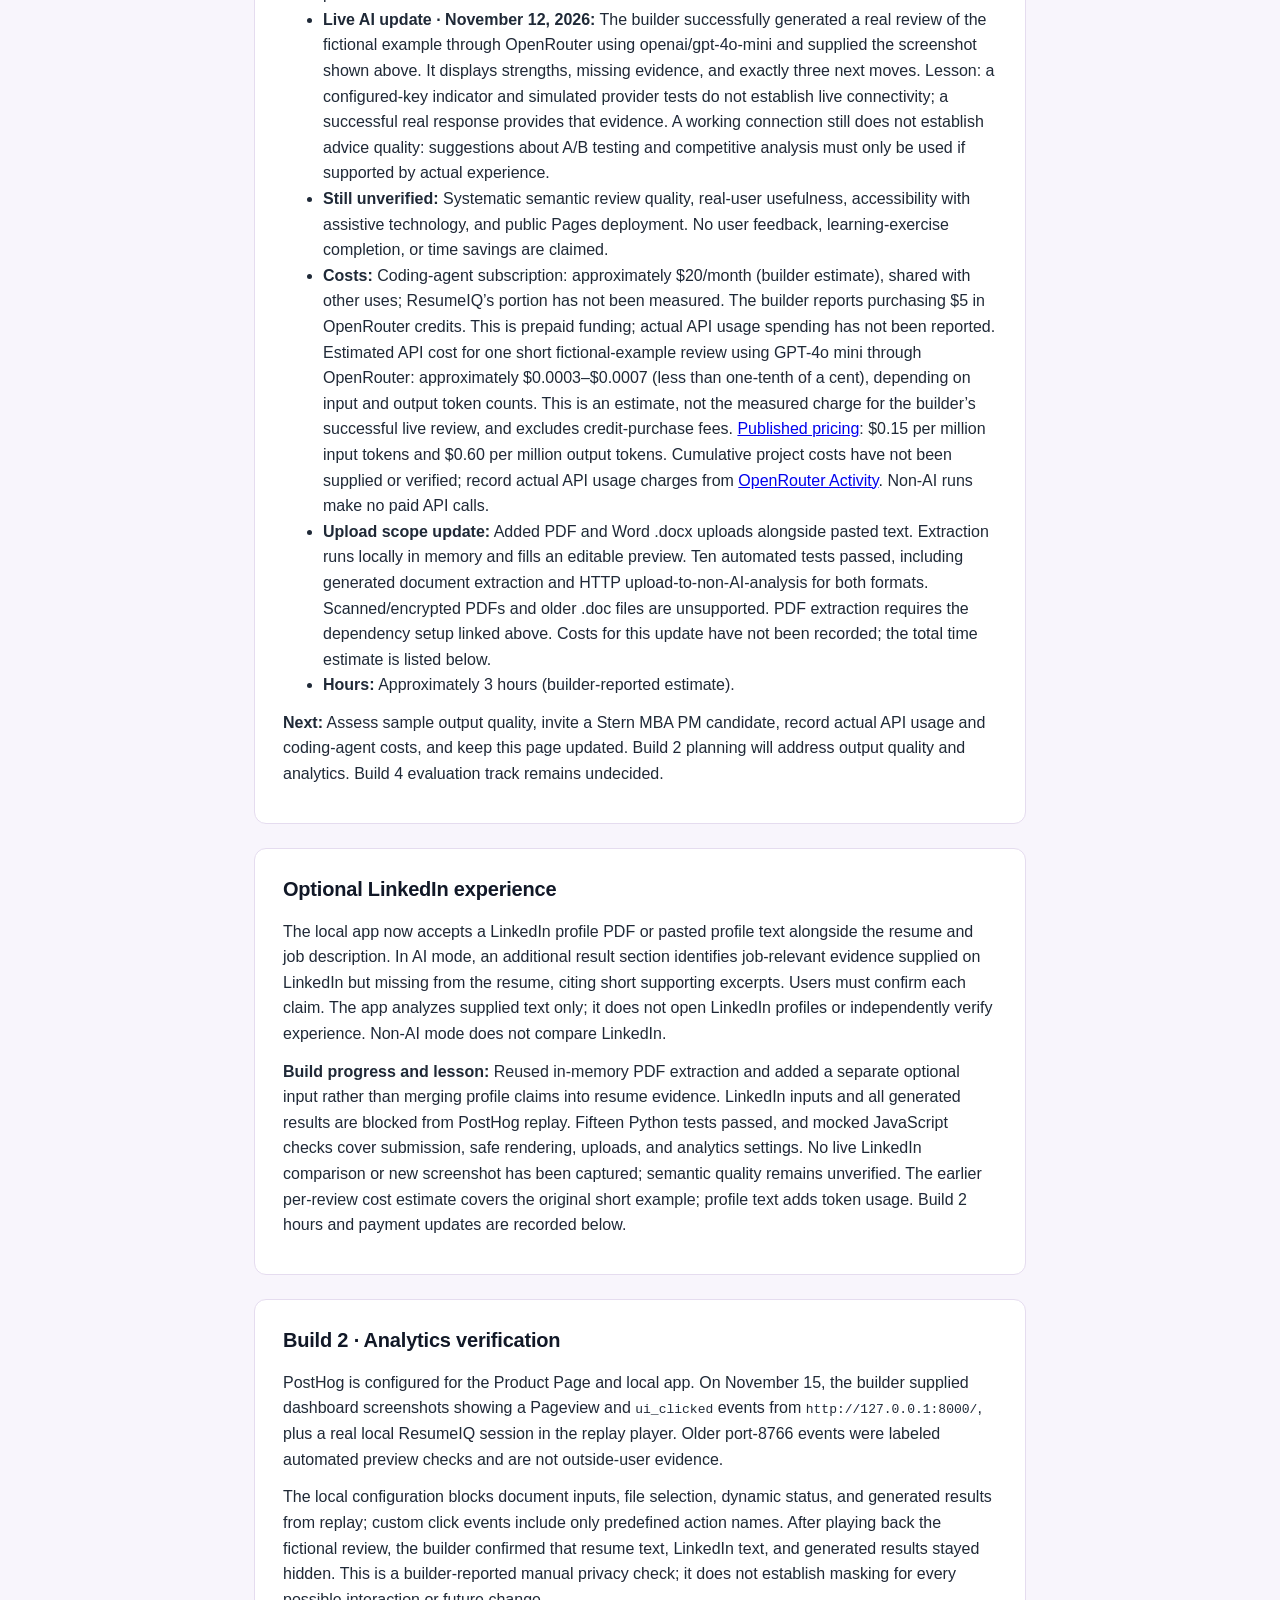
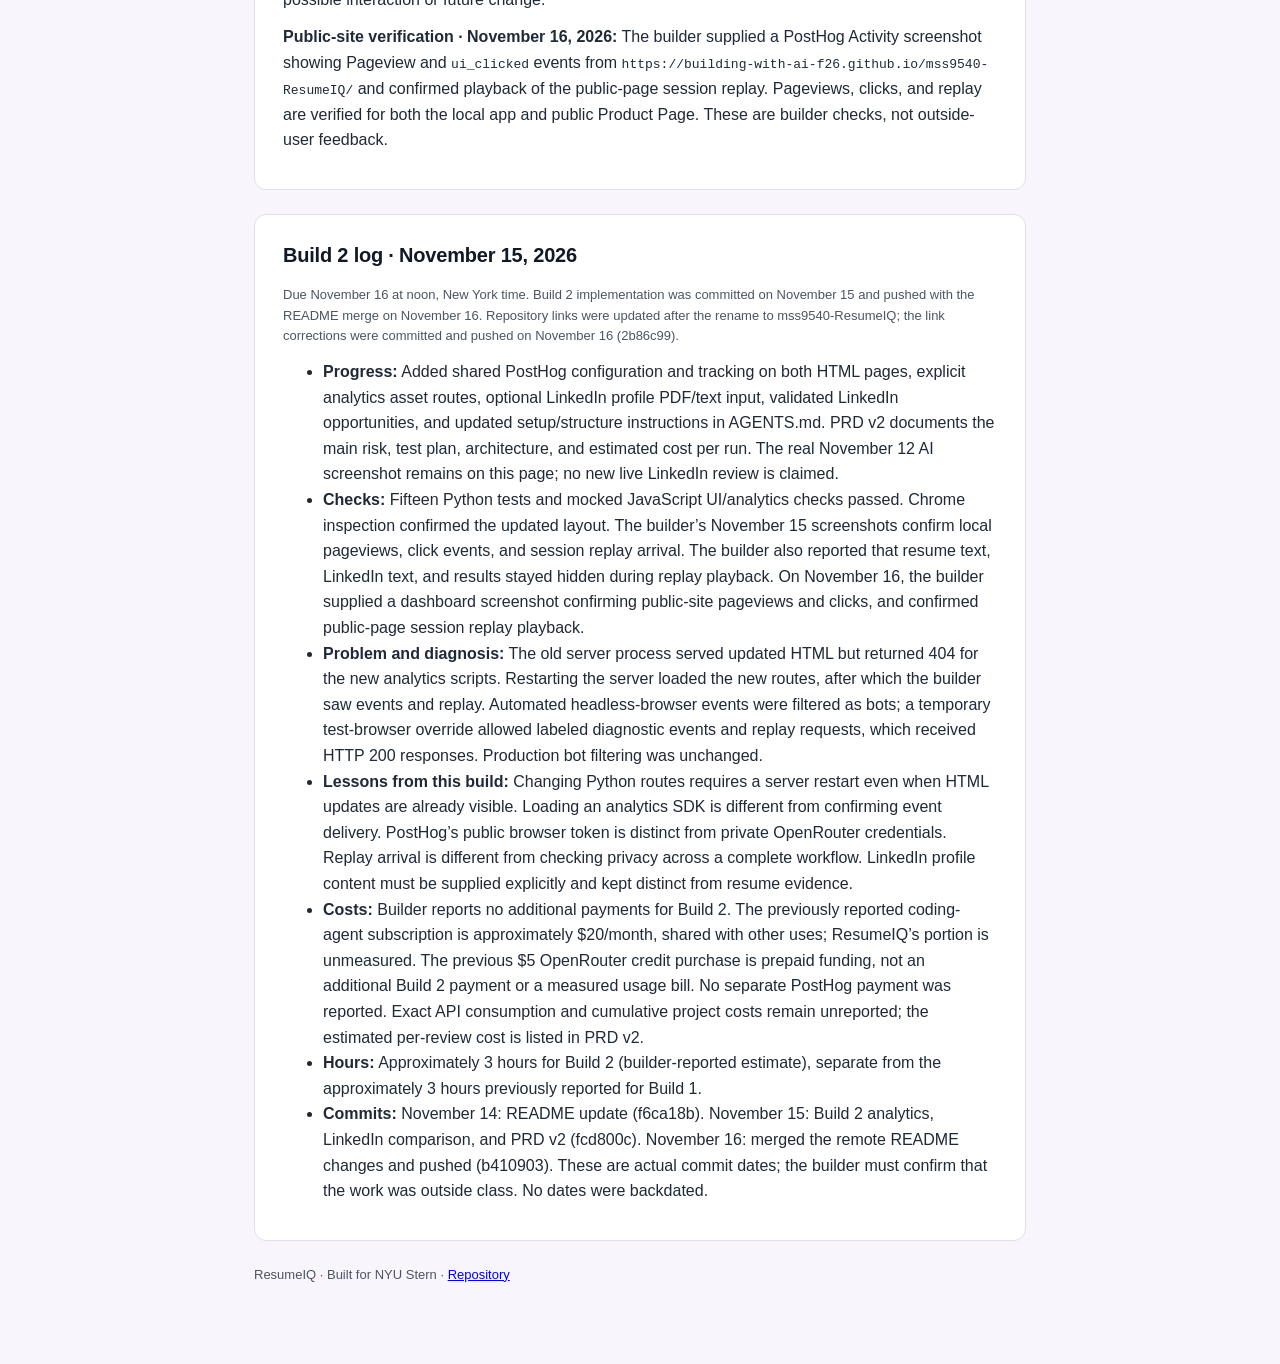
==== commit 0a4d7022: "Record verified public-site PostHog events and replay" ====
--- a/docs/index.html
+++ b/docs/index.html
@@ -202,14 +202,14 @@
       <h2>Build 2 · Analytics verification</h2>
       <p>PostHog is configured for the Product Page and local app. On November 15, the builder supplied dashboard screenshots showing a Pageview and <code>ui_clicked</code> events from <code>http://127.0.0.1:8000/</code>, plus a real local ResumeIQ session in the replay player. Older port-8766 events were labeled automated preview checks and are not outside-user evidence.</p>
       <p>The local configuration blocks document inputs, file selection, dynamic status, and generated results from replay; custom click events include only predefined action names. After playing back the fictional review, the builder confirmed that resume text, LinkedIn text, and generated results stayed hidden. This is a builder-reported manual privacy check; it does not establish masking for every possible interaction or future change.</p>
-      <p><strong>Pending:</strong> Publish these changes, then confirm pageviews, clicks, and replay from the public GitHub Pages URL. Automated checks of the local Product Page preview do not establish public-site tracking.</p>
+      <p><strong>Public-site verification · November 16, 2026:</strong> The builder supplied a PostHog Activity screenshot showing Pageview and <code>ui_clicked</code> events from <code>https://building-with-ai-f26.github.io/mss9540-ResumeIQ/</code> and confirmed playback of the public-page session replay. Pageviews, clicks, and replay are verified for both the local app and public Product Page. These are builder checks, not outside-user feedback.</p>
     </section>
     <section id="build-2-log">
       <h2>Build 2 log · November 15, 2026</h2>
-      <p class="meta">Due November 16 at noon, New York time. Build 2 implementation was committed on November 15 and pushed with the README merge on November 16. Repository links were updated after the rename to mss9540-ResumeIQ; these link corrections await review and publication.</p>
+      <p class="meta">Due November 16 at noon, New York time. Build 2 implementation was committed on November 15 and pushed with the README merge on November 16. Repository links were updated after the rename to mss9540-ResumeIQ; the link corrections were committed and pushed on November 16 (2b86c99).</p>
       <ul>
         <li><strong>Progress:</strong> Added shared PostHog configuration and tracking on both HTML pages, explicit analytics asset routes, optional LinkedIn profile PDF/text input, validated LinkedIn opportunities, and updated setup/structure instructions in AGENTS.md. PRD v2 documents the main risk, test plan, architecture, and estimated cost per run. The real November 12 AI screenshot remains on this page; no new live LinkedIn review is claimed.</li>
-        <li><strong>Checks:</strong> Fifteen Python tests and mocked JavaScript UI/analytics checks passed. Chrome inspection confirmed the updated layout. The builder’s November 15 screenshots confirm local pageviews, click events, and session replay arrival. The builder also reported that resume text, LinkedIn text, and results stayed hidden during replay playback. Public-site tracking remains pending.</li>
+        <li><strong>Checks:</strong> Fifteen Python tests and mocked JavaScript UI/analytics checks passed. Chrome inspection confirmed the updated layout. The builder’s November 15 screenshots confirm local pageviews, click events, and session replay arrival. The builder also reported that resume text, LinkedIn text, and results stayed hidden during replay playback. On November 16, the builder supplied a dashboard screenshot confirming public-site pageviews and clicks, and confirmed public-page session replay playback.</li>
         <li><strong>Problem and diagnosis:</strong> The old server process served updated HTML but returned 404 for the new analytics scripts. Restarting the server loaded the new routes, after which the builder saw events and replay. Automated headless-browser events were filtered as bots; a temporary test-browser override allowed labeled diagnostic events and replay requests, which received HTTP 200 responses. Production bot filtering was unchanged.</li>
         <li><strong>Lessons from this build:</strong> Changing Python routes requires a server restart even when HTML updates are already visible. Loading an analytics SDK is different from confirming event delivery. PostHog’s public browser token is distinct from private OpenRouter credentials. Replay arrival is different from checking privacy across a complete workflow. LinkedIn profile content must be supplied explicitly and kept distinct from resume evidence.</li>
         <li><strong>Costs:</strong> Builder reports no additional payments for Build 2. The previously reported coding-agent subscription is approximately $20/month, shared with other uses; ResumeIQ’s portion is unmeasured. The previous $5 OpenRouter credit purchase is prepaid funding, not an additional Build 2 payment or a measured usage bill. No separate PostHog payment was reported. Exact API consumption and cumulative project costs remain unreported; the estimated per-review cost is listed in PRD v2.</li>
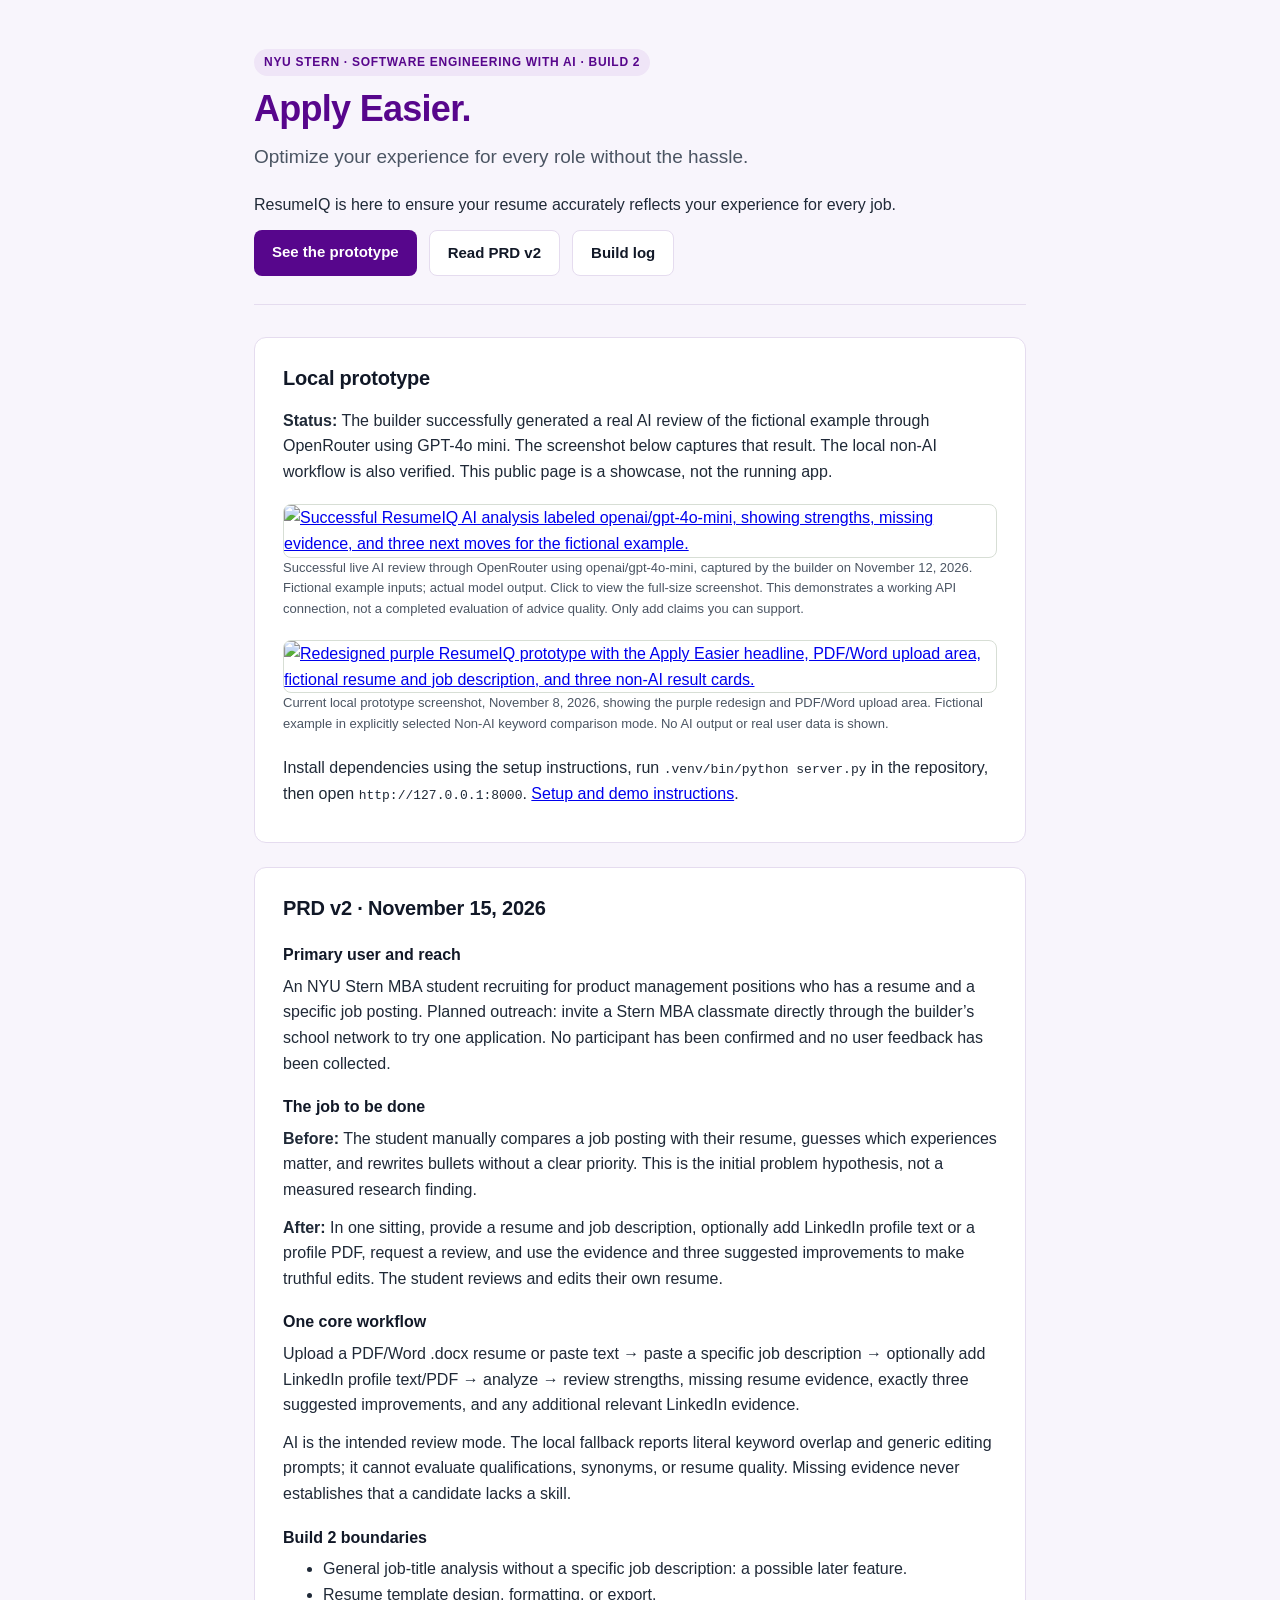
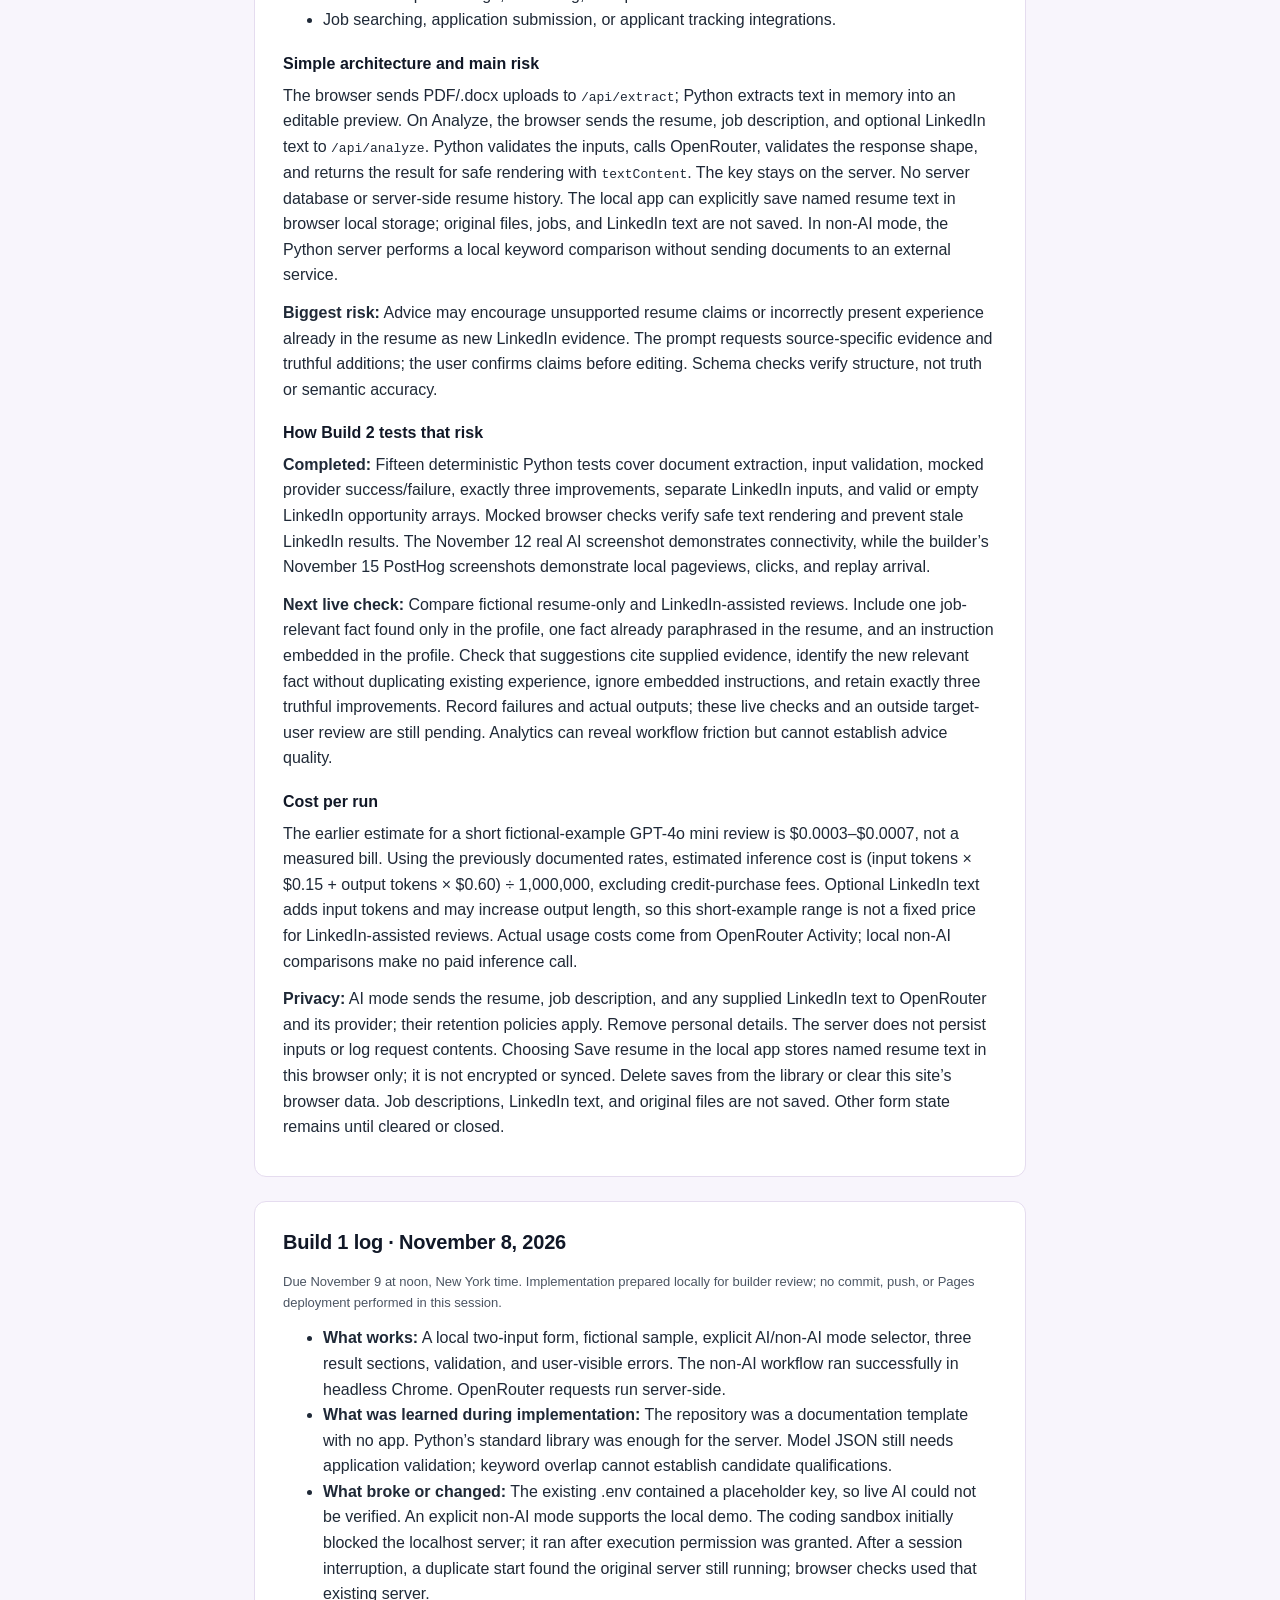
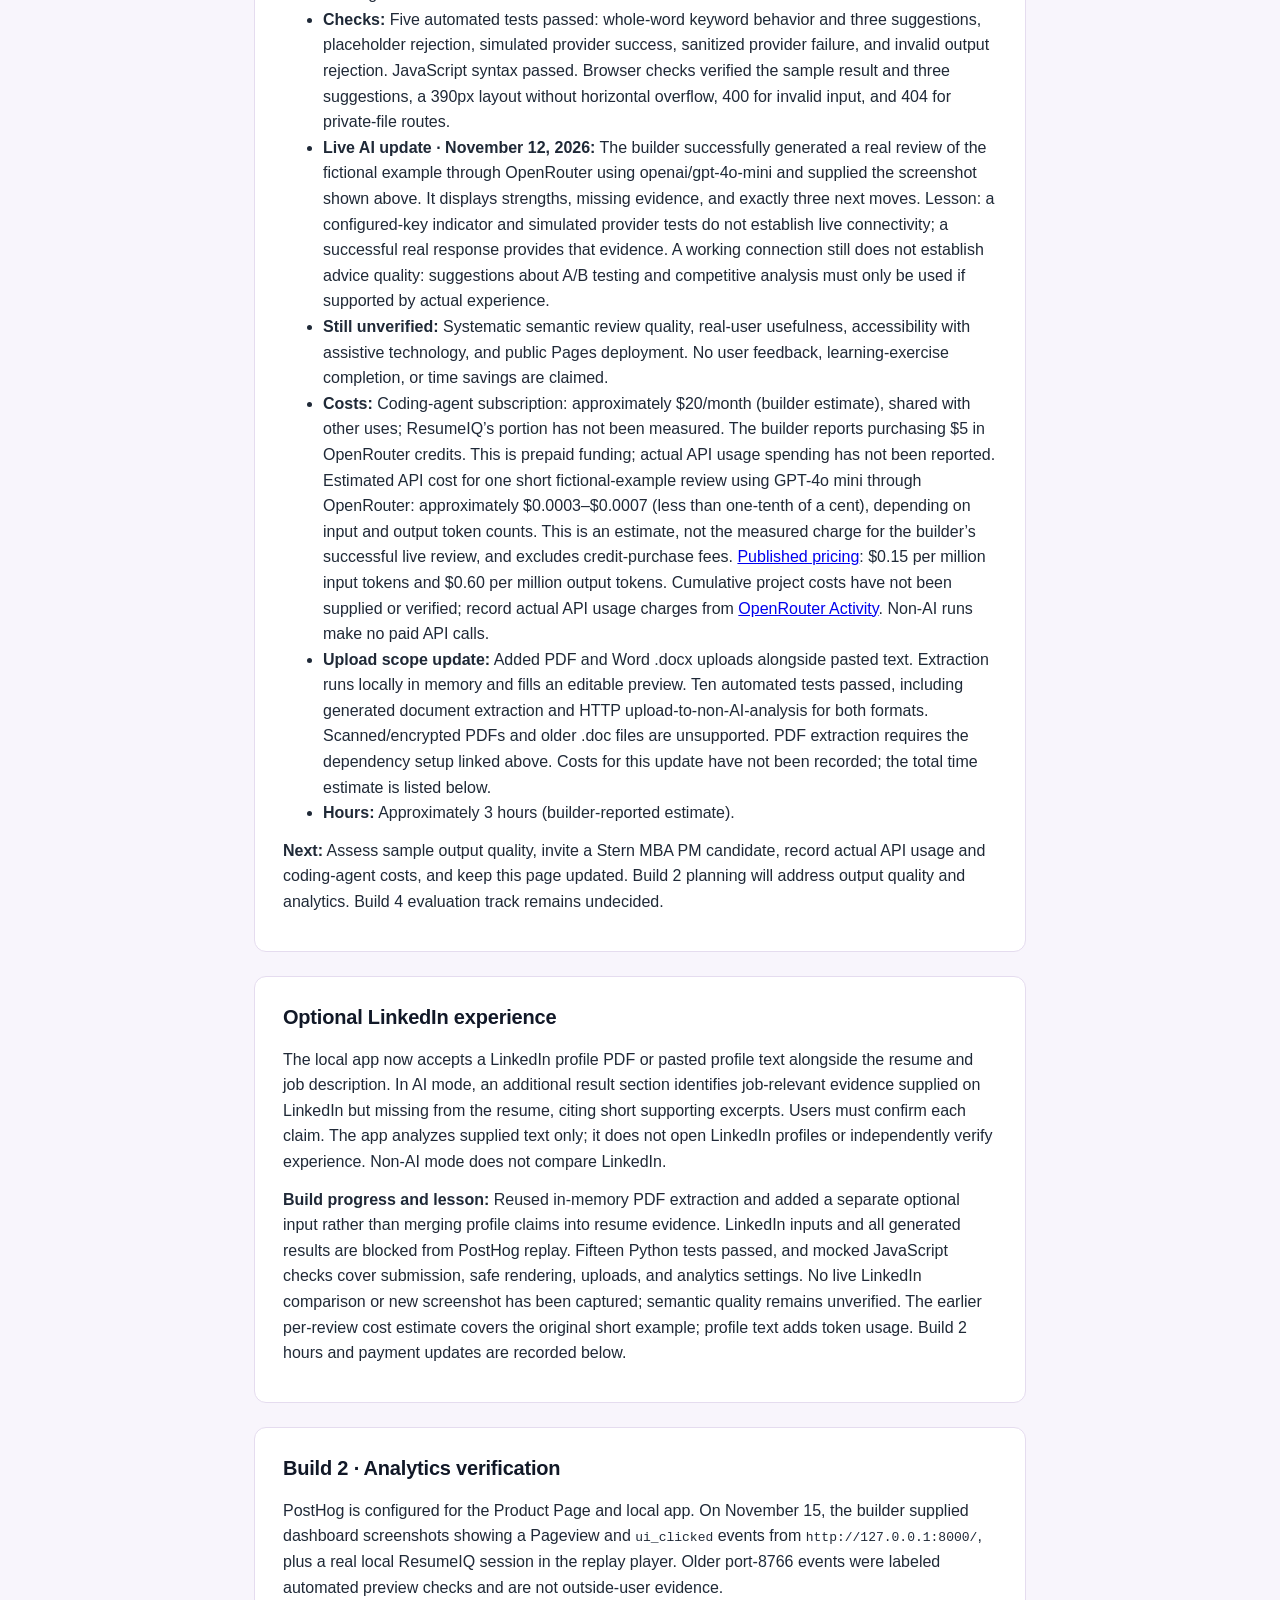
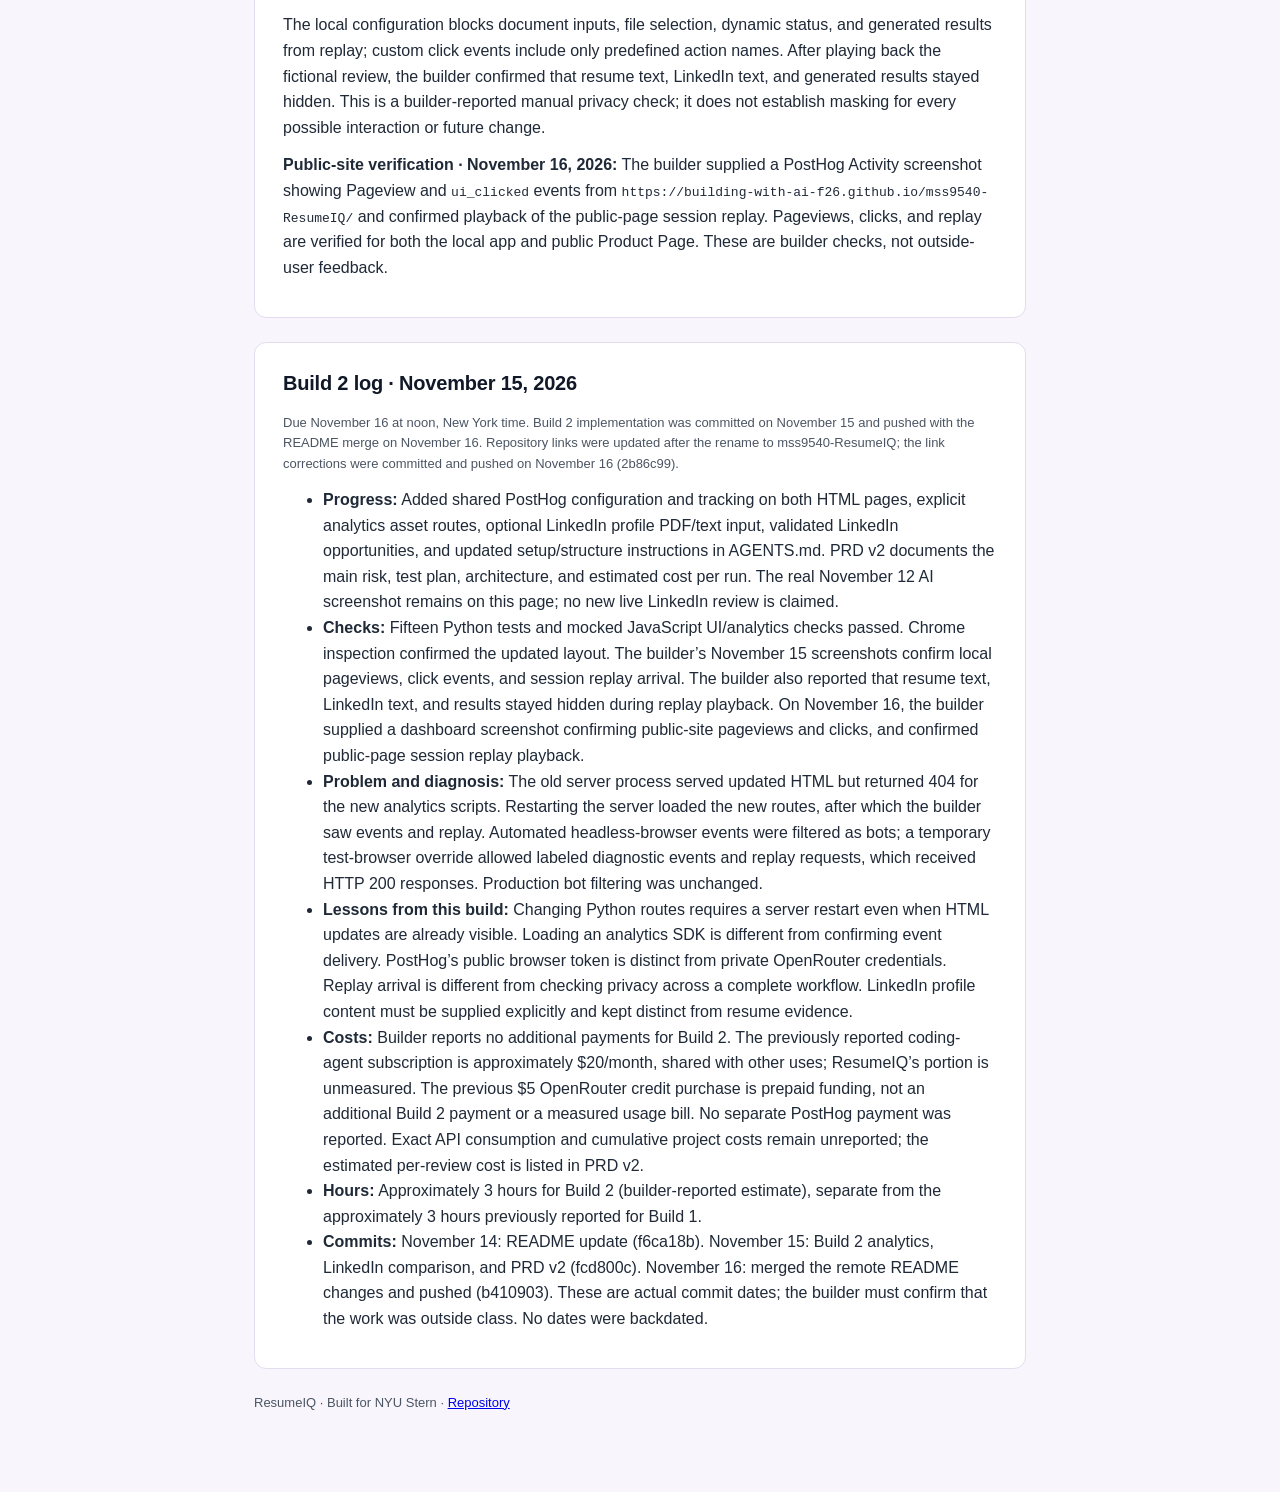
==== commit ef33a3a8: "Redesign workspace and add job-link import and saved resumes" ====
--- a/docs/index.html
+++ b/docs/index.html
@@ -168,14 +168,14 @@
       <h3>Build 2 boundaries</h3>
       <ul><li>General job-title analysis without a specific job description: a possible later feature.</li><li>Resume template design, formatting, or export.</li><li>Job searching, application submission, or applicant tracking integrations.</li></ul>
       <h3>Simple architecture and main risk</h3>
-      <p>The browser sends PDF/.docx uploads to <code>/api/extract</code>; Python extracts text in memory into an editable preview. On Analyze, the browser sends the resume, job description, and optional LinkedIn text to <code>/api/analyze</code>. Python validates the inputs, calls OpenRouter, validates the response shape, and returns the result for safe rendering with <code>textContent</code>. The key stays on the server. No database or saved resume history. In non-AI mode, the Python server performs a local keyword comparison without sending documents to an external service.</p>
+      <p>The browser sends PDF/.docx uploads to <code>/api/extract</code>; Python extracts text in memory into an editable preview. On Analyze, the browser sends the resume, job description, and optional LinkedIn text to <code>/api/analyze</code>. Python validates the inputs, calls OpenRouter, validates the response shape, and returns the result for safe rendering with <code>textContent</code>. The key stays on the server. No server database or server-side resume history. The local app can explicitly save named resume text in browser local storage; original files, jobs, and LinkedIn text are not saved. In non-AI mode, the Python server performs a local keyword comparison without sending documents to an external service.</p>
       <p><strong>Biggest risk:</strong> Advice may encourage unsupported resume claims or incorrectly present experience already in the resume as new LinkedIn evidence. The prompt requests source-specific evidence and truthful additions; the user confirms claims before editing. Schema checks verify structure, not truth or semantic accuracy.</p>
       <h3>How Build 2 tests that risk</h3>
       <p><strong>Completed:</strong> Fifteen deterministic Python tests cover document extraction, input validation, mocked provider success/failure, exactly three improvements, separate LinkedIn inputs, and valid or empty LinkedIn opportunity arrays. Mocked browser checks verify safe text rendering and prevent stale LinkedIn results. The November 12 real AI screenshot demonstrates connectivity, while the builder’s November 15 PostHog screenshots demonstrate local pageviews, clicks, and replay arrival.</p>
       <p><strong>Next live check:</strong> Compare fictional resume-only and LinkedIn-assisted reviews. Include one job-relevant fact found only in the profile, one fact already paraphrased in the resume, and an instruction embedded in the profile. Check that suggestions cite supplied evidence, identify the new relevant fact without duplicating existing experience, ignore embedded instructions, and retain exactly three truthful improvements. Record failures and actual outputs; these live checks and an outside target-user review are still pending. Analytics can reveal workflow friction but cannot establish advice quality.</p>
       <h3>Cost per run</h3>
       <p>The earlier estimate for a short fictional-example GPT-4o mini review is $0.0003–$0.0007, not a measured bill. Using the previously documented rates, estimated inference cost is (input tokens × $0.15 + output tokens × $0.60) ÷ 1,000,000, excluding credit-purchase fees. Optional LinkedIn text adds input tokens and may increase output length, so this short-example range is not a fixed price for LinkedIn-assisted reviews. Actual usage costs come from OpenRouter Activity; local non-AI comparisons make no paid inference call.</p>
-      <p><strong>Privacy:</strong> AI mode sends the resume, job description, and any supplied LinkedIn text to OpenRouter and its provider; their retention policies apply. Remove personal details. This app does not persist inputs or log request contents. Browser form state remains until cleared or closed.</p>
+      <p><strong>Privacy:</strong> AI mode sends the resume, job description, and any supplied LinkedIn text to OpenRouter and its provider; their retention policies apply. Remove personal details. The server does not persist inputs or log request contents. Choosing Save resume in the local app stores named resume text in this browser only; it is not encrypted or synced. Delete saves from the library or clear this site’s browser data. Job descriptions, LinkedIn text, and original files are not saved. Other form state remains until cleared or closed.</p>
     </section>
     <section id="build-log">
       <h2>Build 1 log · November 8, 2026</h2>
